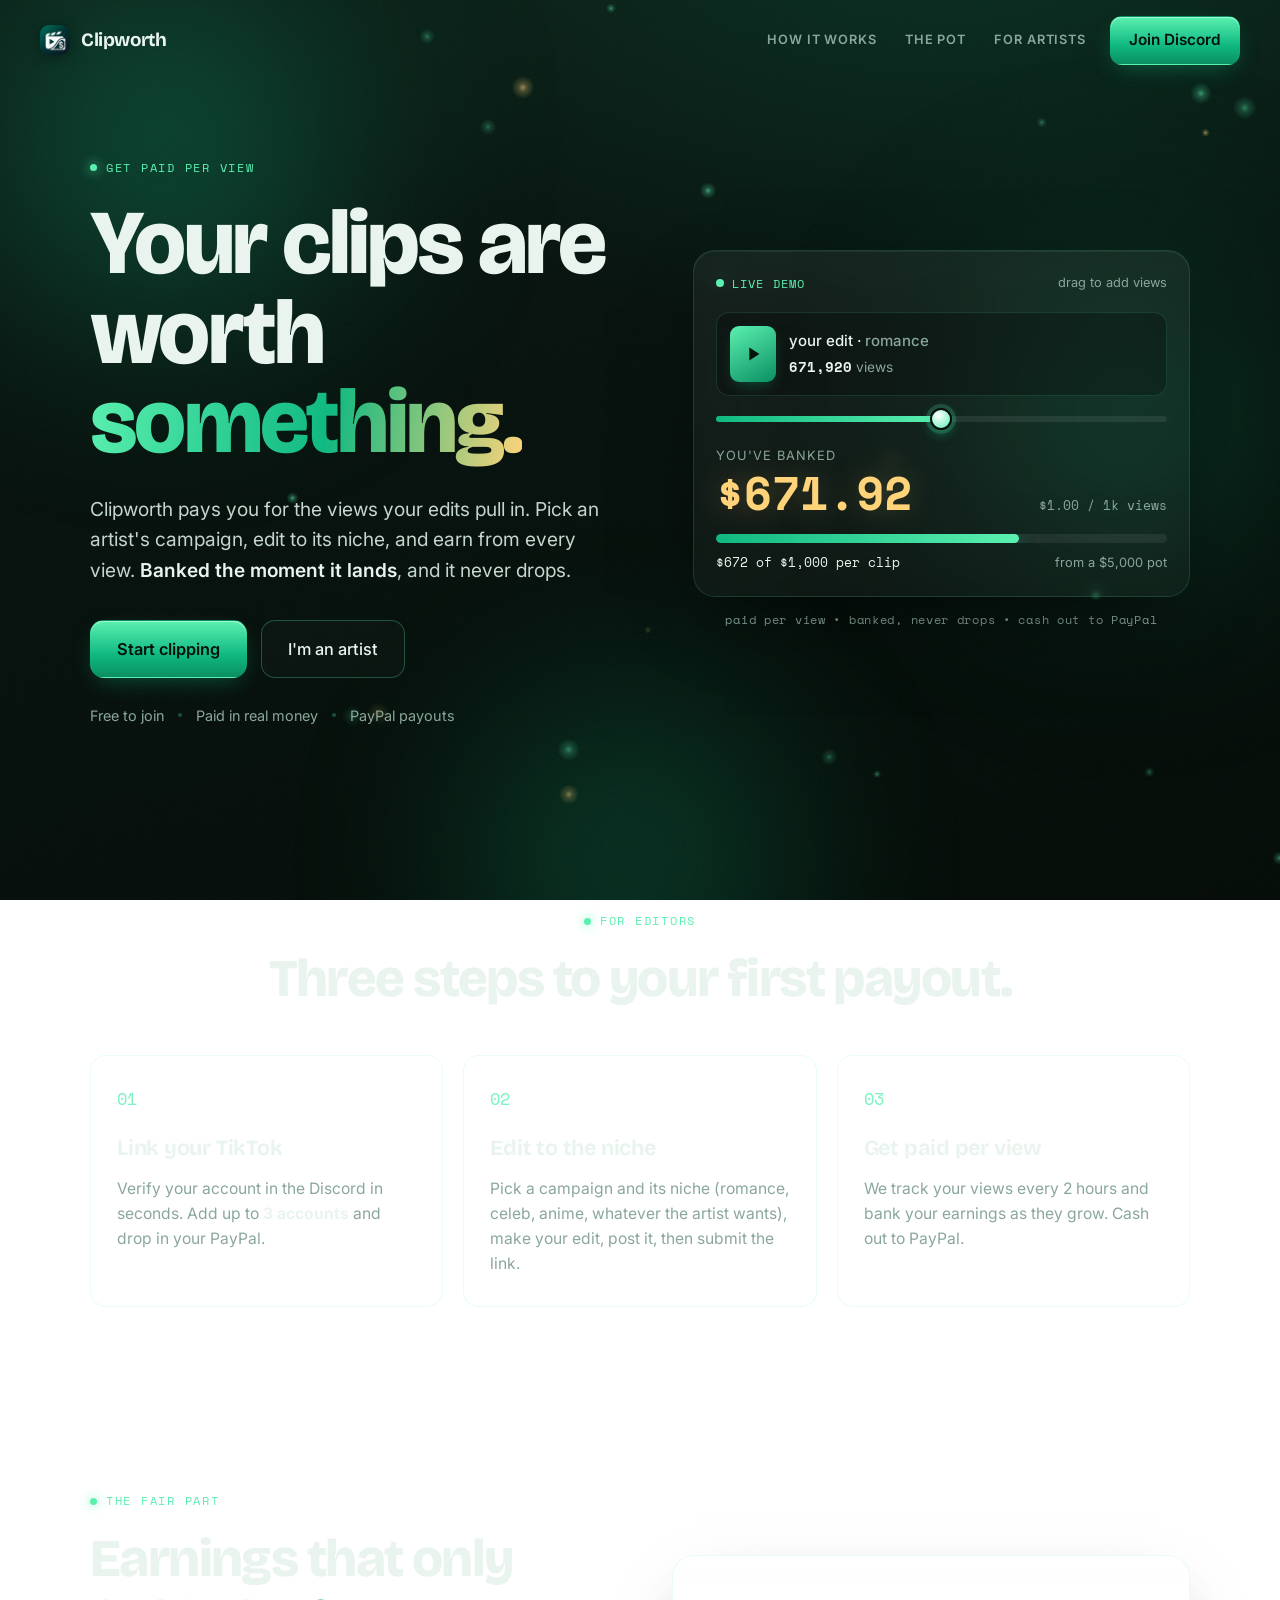
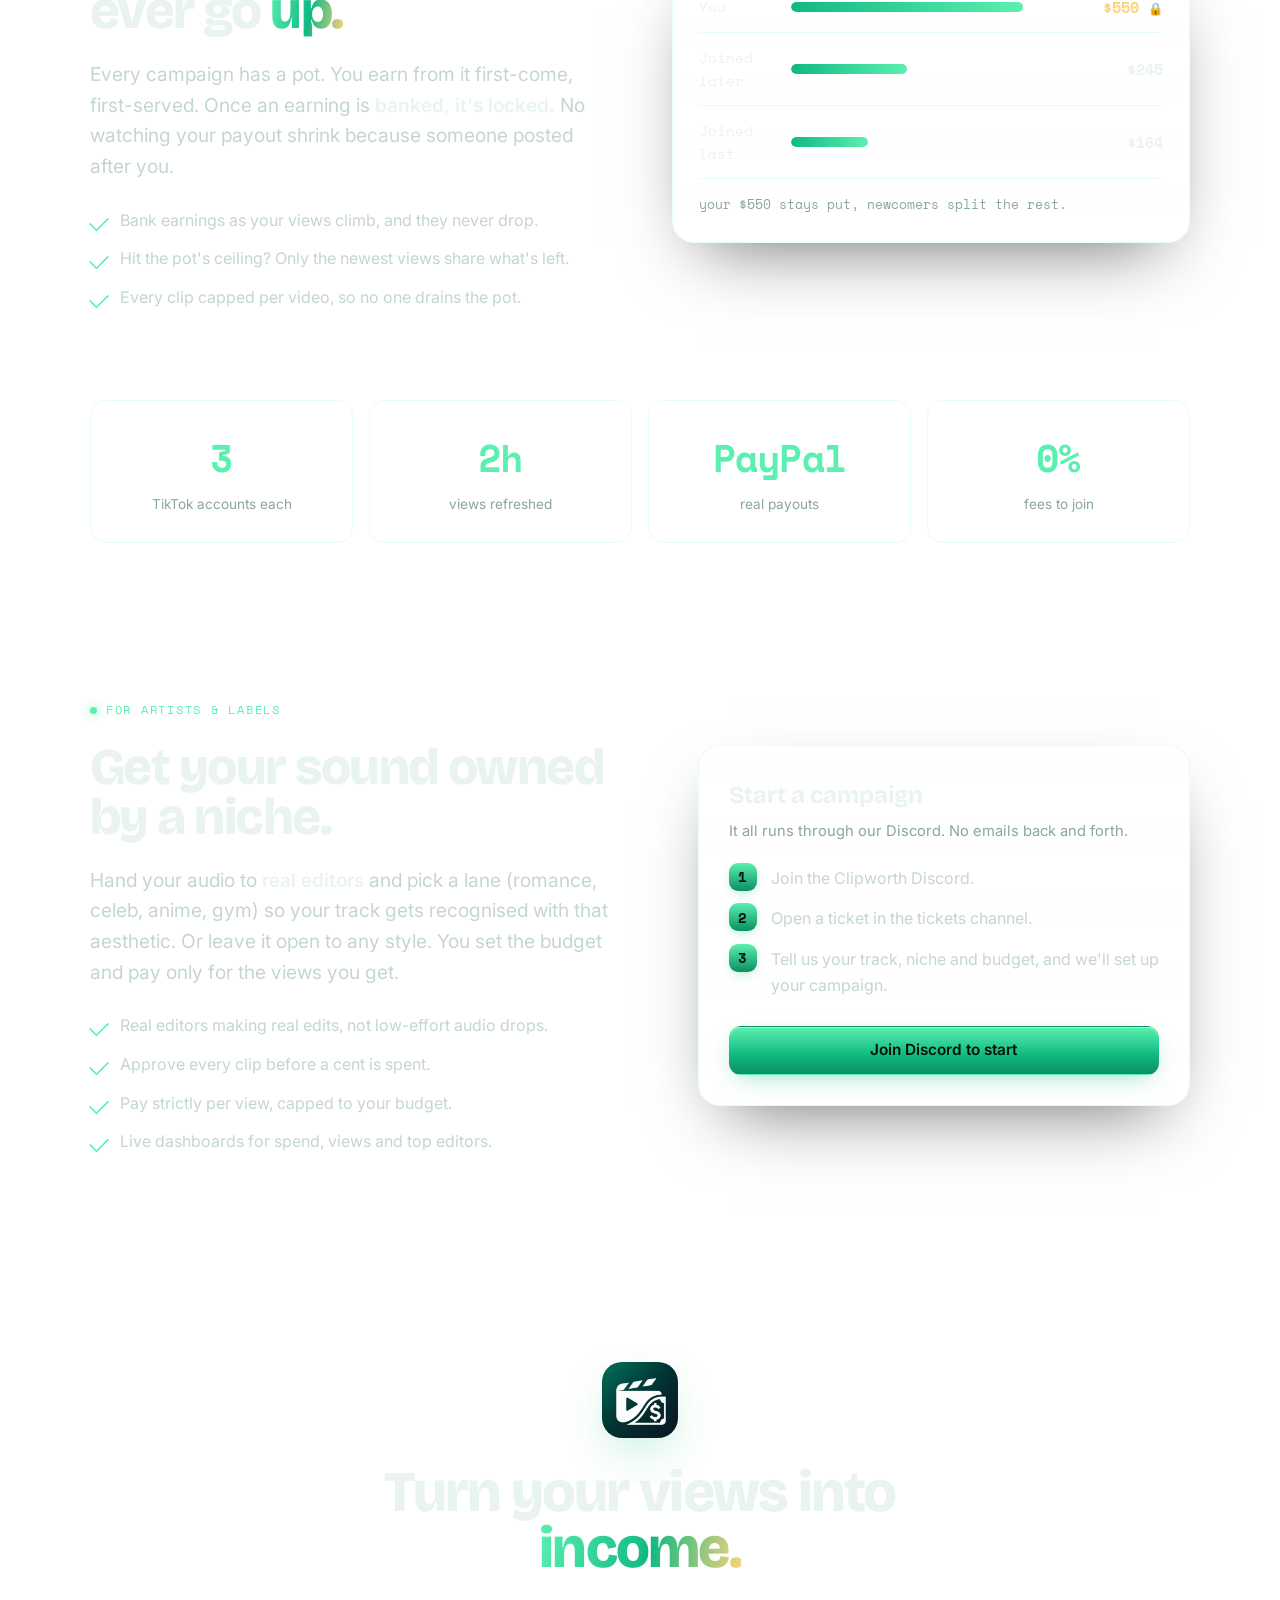
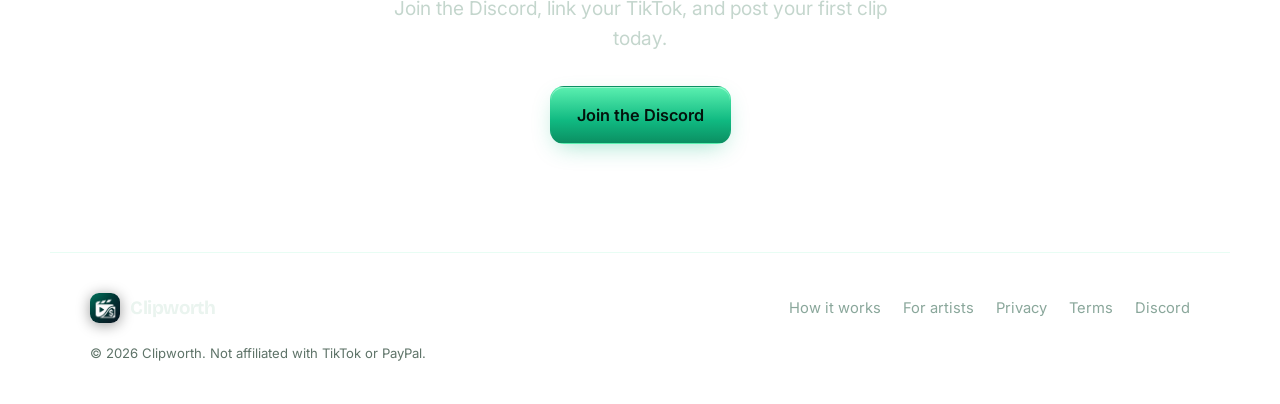
==== index.html @ a5ef3bae "Publish Clipworth marketing site" ====
<!DOCTYPE html>
<html lang="en">
<head>
  <meta charset="UTF-8" />
  <meta name="viewport" content="width=device-width, initial-scale=1.0" />
  <title>Clipworth | Get paid for the views</title>
  <meta name="description" content="Clipworth pays creators for the views their TikTok clips get. Post for the artists you love and earn from every view, banked the moment it lands." />

  <!-- Open Graph -->
  <meta property="og:title" content="Clipworth | Get paid for the views" />
  <meta property="og:description" content="Post TikTok clips for artists. Earn per view. Banked the moment it lands." />
  <meta property="og:type" content="website" />
  <meta property="og:image" content="assets/logo.png" />
  <meta name="theme-color" content="#06110D" />

  <link rel="icon" type="image/png" href="assets/logo.png" />

  <link rel="preconnect" href="https://fonts.googleapis.com" />
  <link rel="preconnect" href="https://fonts.gstatic.com" crossorigin />
  <link href="https://fonts.googleapis.com/css2?family=Bricolage+Grotesque:opsz,wght@12..96,500;12..96,600;12..96,700;12..96,800&family=Inter:wght@400;450;500;600&family=Space+Mono:wght@400;700&display=swap" rel="stylesheet" />

  <link rel="stylesheet" href="styles.css" />
</head>
<body>
  <!-- Ambient layers -->
  <div class="aurora" aria-hidden="true">
    <span class="blob blob-1"></span>
    <span class="blob blob-2"></span>
    <span class="blob blob-3"></span>
  </div>
  <canvas id="particles" aria-hidden="true"></canvas>
  <div class="grain" aria-hidden="true"></div>

  <!-- Nav -->
  <header class="nav" id="nav">
    <a class="brand" href="#top" aria-label="Clipworth home">
      <img src="assets/logo.png" alt="" class="brand-mark" />
      <span class="brand-name">Clipworth</span>
    </a>
    <nav class="nav-links" aria-label="Primary">
      <a href="#how">How It Works</a>
      <a href="#fairness">The Pot</a>
      <a href="#artists">For Artists</a>
    </nav>
    <div class="nav-cta">
      <a href="#" data-discord class="btn btn-solid">Join Discord</a>
    </div>
    <button class="nav-burger" id="burger" aria-label="Menu" aria-expanded="false">
      <span></span><span></span>
    </button>
  </header>

  <main id="top">
    <!-- Hero -->
    <section class="hero">
      <div class="hero-copy reveal">
        <span class="eyebrow"><span class="dot"></span>Get paid per view</span>
        <h1 class="display">Your clips are<br/>worth <span class="grad">something.</span></h1>
        <p class="lede">
          Clipworth pays you for the views your edits pull in. Pick an artist's
          campaign, edit to its niche, and earn from every view.
          <strong>Banked the moment it lands</strong>, and it never drops.
        </p>
        <div class="hero-actions">
          <a href="#" data-discord class="btn btn-solid btn-lg">Start clipping</a>
          <a href="#artists" class="btn btn-line btn-lg">I'm an artist</a>
        </div>
        <div class="hero-trust">
          <span>Free to join</span><i></i><span>Paid in real money</span><i></i><span>PayPal payouts</span>
        </div>
      </div>

      <!-- Signature: live earnings demo -->
      <div class="hero-demo reveal" data-tilt>
        <div class="demo" id="demo">
          <div class="demo-head">
            <span class="demo-live"><span class="pulse"></span>Live demo</span>
            <span class="demo-hint">drag to add views</span>
          </div>
          <div class="demo-clip">
            <div class="demo-thumb" aria-hidden="true">
              <svg viewBox="0 0 24 24" width="22" height="22"><path d="M8 5v14l11-7z" fill="currentColor"/></svg>
            </div>
            <div class="demo-clip-meta">
              <div class="demo-clip-title">your edit · <span class="muted">romance</span></div>
              <div class="demo-views"><span id="viewNum" class="mono">0</span> <span class="muted">views</span></div>
            </div>
          </div>
          <input type="range" id="viewSlider" class="slider" min="0" max="1500000" value="750000" step="1000" aria-label="Views on your clip" />
          <div class="demo-earn">
            <div>
              <div class="earn-label">You've banked</div>
              <div class="earn-amount mono">$<span id="earnNum">0</span></div>
            </div>
            <div class="earn-rate mono">$1.00 / 1k views</div>
          </div>
          <div class="pot">
            <div class="pot-track"><span id="potFill" class="pot-fill"></span></div>
            <div class="pot-label">
              <span id="potText" class="mono">$0 of $1,000 per clip</span>
              <span class="muted">from a $5,000 pot</span>
            </div>
          </div>
        </div>
        <div class="demo-foot mono">paid per view • banked, never drops • cash out to PayPal</div>
      </div>
    </section>

    <!-- How it works -->
    <section class="how" id="how">
      <div class="section-head reveal">
        <span class="eyebrow"><span class="dot"></span>For editors</span>
        <h2 class="display">Three steps to your first payout.</h2>
      </div>
      <ol class="steps">
        <li class="step reveal">
          <span class="step-no mono">01</span>
          <h3>Link your TikTok</h3>
          <p>Verify your account in the Discord in seconds. Add up to <strong>3 accounts</strong> and drop in your PayPal.</p>
        </li>
        <li class="step reveal">
          <span class="step-no mono">02</span>
          <h3>Edit to the niche</h3>
          <p>Pick a campaign and its niche (romance, celeb, anime, whatever the artist wants), make your edit, post it, then submit the link.</p>
        </li>
        <li class="step reveal">
          <span class="step-no mono">03</span>
          <h3>Get paid per view</h3>
          <p>We track your views every 2 hours and bank your earnings as they grow. Cash out to PayPal.</p>
        </li>
      </ol>
    </section>

    <!-- The pot / fairness -->
    <section class="fairness" id="fairness">
      <div class="fairness-copy reveal">
        <span class="eyebrow"><span class="dot"></span>The fair part</span>
        <h2 class="display">Earnings that only ever go <span class="grad">up.</span></h2>
        <p class="lede">
          Every campaign has a pot. You earn from it first-come, first-served.
          Once an earning is <strong>banked, it's locked.</strong> No watching
          your payout shrink because someone posted after you.
        </p>
        <ul class="ticks">
          <li>Bank earnings as your views climb, and they never drop.</li>
          <li>Hit the pot's ceiling? Only the newest views share what's left.</li>
          <li>Every clip capped per video, so no one drains the pot.</li>
        </ul>
      </div>
      <div class="fairness-card reveal" data-tilt>
        <div class="bank-row">
          <span class="bank-name mono">You</span>
          <span class="bank-bar"><span style="width:78%"></span></span>
          <span class="bank-val mono gold">$550 <span class="lock">🔒</span></span>
        </div>
        <div class="bank-row">
          <span class="bank-name mono">Joined later</span>
          <span class="bank-bar"><span style="width:36%"></span></span>
          <span class="bank-val mono">$245</span>
        </div>
        <div class="bank-row">
          <span class="bank-name mono">Joined last</span>
          <span class="bank-bar"><span style="width:24%"></span></span>
          <span class="bank-val mono">$164</span>
        </div>
        <div class="bank-foot mono">your $550 stays put, newcomers split the rest.</div>
      </div>
    </section>

    <!-- Facts band -->
    <section class="facts reveal">
      <div class="fact"><span class="fact-num mono">3</span><span class="fact-lbl">TikTok accounts each</span></div>
      <div class="fact"><span class="fact-num mono">2h</span><span class="fact-lbl">views refreshed</span></div>
      <div class="fact"><span class="fact-num mono">PayPal</span><span class="fact-lbl">real payouts</span></div>
      <div class="fact"><span class="fact-num mono">0%</span><span class="fact-lbl">fees to join</span></div>
    </section>

    <!-- For artists -->
    <section class="artists" id="artists">
      <div class="artists-inner reveal">
        <div class="artists-copy">
          <span class="eyebrow"><span class="dot"></span>For artists &amp; labels</span>
          <h2 class="display">Get your sound owned by a niche.</h2>
          <p class="lede">
            Hand your audio to <strong>real editors</strong> and pick a lane
            (romance, celeb, anime, gym) so your track gets recognised with that
            aesthetic. Or leave it open to any style. You set the budget and pay
            only for the views you get.
          </p>
          <ul class="ticks">
            <li>Real editors making real edits, not low-effort audio drops.</li>
            <li>Approve every clip before a cent is spent.</li>
            <li>Pay strictly per view, capped to your budget.</li>
            <li>Live dashboards for spend, views and top editors.</li>
          </ul>
        </div>
        <div class="enquiry">
          <h3>Start a campaign</h3>
          <p class="enquiry-sub">It all runs through our Discord. No emails back and forth.</p>
          <ol class="enquiry-steps">
            <li>Join the Clipworth Discord.</li>
            <li>Open a ticket in the tickets channel.</li>
            <li>Tell us your track, niche and budget, and we'll set up your campaign.</li>
          </ol>
          <a href="#" data-discord class="btn btn-solid btn-block">Join Discord to start</a>
        </div>
      </div>
    </section>

    <!-- Final CTA -->
    <section class="cta reveal">
      <img src="assets/logo.png" alt="" class="cta-mark" />
      <h2 class="display">Turn your views into <span class="grad">income.</span></h2>
      <p class="lede">Join the Discord, link your TikTok, and post your first clip today.</p>
      <a href="#" data-discord class="btn btn-solid btn-lg">Join the Discord</a>
    </section>
  </main>

  <footer class="footer">
    <div class="footer-brand">
      <img src="assets/logo.png" alt="" class="brand-mark" />
      <span class="brand-name">Clipworth</span>
    </div>
    <nav class="footer-links" aria-label="Footer">
      <a href="#how">How it works</a>
      <a href="#artists">For artists</a>
      <a href="privacy.html">Privacy</a>
      <a href="terms.html">Terms</a>
      <a href="#" data-discord>Discord</a>
    </nav>
    <p class="footer-fine">© <span id="year">2026</span> Clipworth. Not affiliated with TikTok or PayPal.</p>
  </footer>

  <script src="script.js"></script>
</body>
</html>
---- styles.css ----
/* ============================================================
   Clipworth landing page
   Palette and type pulled from the app logo (emerald to black)
   ============================================================ */
:root {
  --ink:      #06110d;
  --ink-2:    #081610;
  --panel:    rgba(255,255,255,.035);
  --panel-2:  rgba(255,255,255,.055);
  --hair:     rgba(91,240,176,.14);
  --hair-2:   rgba(91,240,176,.28);
  --emerald:  #10b981;
  --emerald-d:#0b8f62;
  --mint:     #5bf0b0;
  --gold:     #ffd37a;
  --cloud:    #eaf4ef;
  --muted:    #8aa79b;
  --glow:     rgba(16,185,129,.45);

  --maxw: 1180px;
  --r: 16px;
  --r-lg: 22px;

  --font-display: "Bricolage Grotesque", system-ui, sans-serif;
  --font-body: "Inter", system-ui, sans-serif;
  --font-mono: "Space Mono", ui-monospace, monospace;
}

* { box-sizing: border-box; margin: 0; padding: 0; }
html { scroll-behavior: smooth; -webkit-text-size-adjust: 100%; }

body {
  font-family: var(--font-body);
  color: var(--cloud);
  background:
    radial-gradient(1200px 700px at 75% -8%, rgba(16,185,129,.16), transparent 60%),
    linear-gradient(165deg, #0a1812 0%, #06110d 42%, #040b07 100%);
  background-attachment: fixed;
  line-height: 1.6;
  overflow-x: hidden;
  min-height: 100vh;
  -webkit-font-smoothing: antialiased;
}

img { max-width: 100%; display: block; }
a { color: inherit; text-decoration: none; }
.mono { font-family: var(--font-mono); font-variant-numeric: tabular-nums; }
.muted { color: var(--muted); }
.gold { color: var(--gold); }
.grad {
  background: linear-gradient(100deg, var(--mint), var(--emerald) 55%, var(--gold));
  -webkit-background-clip: text; background-clip: text; color: transparent;
}
.display { font-family: var(--font-display); font-weight: 800; letter-spacing: -.03em; line-height: .98; }

/* ---------- Ambient ---------- */
.aurora { position: fixed; inset: 0; z-index: -3; overflow: hidden; pointer-events: none; }
.blob { position: absolute; border-radius: 50%; filter: blur(90px); opacity: .5; will-change: transform; }
.blob-1 { width: 46vw; height: 46vw; left: -10vw; top: -12vw; background: radial-gradient(circle, #0f9d6e, transparent 65%); animation: drift1 22s ease-in-out infinite; }
.blob-2 { width: 40vw; height: 40vw; right: -8vw; top: 18vh;  background: radial-gradient(circle, #0a6a4a, transparent 65%); animation: drift2 26s ease-in-out infinite; }
.blob-3 { width: 38vw; height: 38vw; left: 30vw; bottom: -16vw; background: radial-gradient(circle, #12c98a, transparent 68%); opacity: .32; animation: drift1 30s ease-in-out infinite reverse; }
@keyframes drift1 { 0%,100%{ transform: translate(0,0);} 50%{ transform: translate(4vw,5vh);} }
@keyframes drift2 { 0%,100%{ transform: translate(0,0);} 50%{ transform: translate(-5vw,3vh);} }

#particles { position: fixed; inset: 0; z-index: -2; pointer-events: none; }
.grain {
  position: fixed; inset: 0; z-index: -1; pointer-events: none; opacity: .04;
  background-image: url("data:image/svg+xml,%3Csvg xmlns='http://www.w3.org/2000/svg' width='120' height='120'%3E%3Cfilter id='n'%3E%3CfeTurbulence type='fractalNoise' baseFrequency='.9' numOctaves='2'/%3E%3C/filter%3E%3Crect width='100%25' height='100%25' filter='url(%23n)'/%3E%3C/svg%3E");
}

/* ---------- Nav ---------- */
.nav {
  position: fixed; top: 0; left: 0; right: 0; z-index: 50;
  display: flex; align-items: center; gap: 24px;
  padding: 16px clamp(18px, 4vw, 40px);
  transition: background .3s, border-color .3s, padding .3s;
  border-bottom: 1px solid transparent;
}
.nav.scrolled {
  background: rgba(6,17,13,.94);
  border-bottom-color: var(--hair);
  padding-top: 12px; padding-bottom: 12px;
}
.brand { display: flex; align-items: center; gap: 11px; font-weight: 600; }
.brand-mark { width: 30px; height: 30px; border-radius: 9px; box-shadow: 0 2px 14px rgba(0,0,0,.4); }
.brand-name { font-family: var(--font-display); font-weight: 700; font-size: 1.18rem; letter-spacing: -.02em; }
.nav-links { display: flex; gap: 28px; margin-left: auto; color: var(--muted); }
.nav-links a { transition: color .2s; text-transform: uppercase; letter-spacing: .07em; font-size: .8rem; font-weight: 600; }
.nav-links a:hover { color: var(--cloud); }
.nav-cta { display: flex; gap: 10px; align-items: center; }

/* ---------- Buttons ---------- */
.btn {
  --pad: 11px 18px;
  display: inline-flex; align-items: center; justify-content: center; gap: 8px;
  padding: var(--pad); border-radius: 12px; border: 1px solid transparent;
  font-family: var(--font-body); font-weight: 500; font-size: .96rem;
  cursor: pointer; transition: transform .18s cubic-bezier(.2,.7,.2,1), box-shadow .25s, background .25s, border-color .25s, color .2s;
  white-space: nowrap;
}
.btn:active { transform: translateY(1px) scale(.99); }
.btn-solid {
  background: linear-gradient(180deg, var(--mint), var(--emerald) 60%, var(--emerald-d));
  color: #03130c; font-weight: 600;
  box-shadow: 0 8px 24px -8px var(--glow), inset 0 1px 0 rgba(255,255,255,.4);
}
.btn-solid:hover { transform: translateY(-2px); box-shadow: 0 14px 34px -8px var(--glow), inset 0 1px 0 rgba(255,255,255,.5); }
.btn-line { border-color: var(--hair-2); color: var(--cloud); background: rgba(255,255,255,.02); }
.btn-line:hover { border-color: var(--mint); background: rgba(91,240,176,.08); transform: translateY(-2px); }
.btn-ghost { color: var(--muted); }
.btn-ghost:hover { color: var(--cloud); }
.btn-lg { --pad: 15px 26px; font-size: 1.02rem; border-radius: 14px; }
.btn-block { width: 100%; }

.eyebrow {
  display: inline-flex; align-items: center; gap: 9px;
  font-family: var(--font-mono); font-size: .78rem; letter-spacing: .14em; text-transform: uppercase;
  color: var(--mint); margin-bottom: 22px;
}
.eyebrow .dot { width: 7px; height: 7px; border-radius: 50%; background: var(--mint); box-shadow: 0 0 12px var(--mint); }

/* ---------- Hero ---------- */
.hero {
  max-width: var(--maxw); margin: 0 auto;
  padding: clamp(120px, 17vh, 200px) clamp(18px,4vw,40px) clamp(60px,9vh,110px);
  display: grid; grid-template-columns: 1.04fr .96fr; gap: clamp(30px,5vw,70px); align-items: center;
}
.hero h1 { font-size: clamp(2.9rem, 7.2vw, 5.7rem); margin-bottom: 26px; }
.lede { font-size: clamp(1.04rem, 1.5vw, 1.22rem); color: #c4d6cd; max-width: 44ch; }
.lede strong { color: var(--cloud); font-weight: 600; }
.hero-actions { display: flex; gap: 14px; margin: 34px 0 26px; flex-wrap: wrap; }
.hero-trust { display: flex; align-items: center; gap: 14px; color: var(--muted); font-size: .9rem; flex-wrap: wrap; }
.hero-trust i { width: 4px; height: 4px; border-radius: 50%; background: var(--hair-2); }

/* ---------- Hero demo (signature) ---------- */
.hero-demo { perspective: 1200px; }
.demo {
  background: linear-gradient(180deg, var(--panel-2), var(--panel));
  border: 1px solid var(--hair); border-radius: var(--r-lg);
  padding: 22px; backdrop-filter: blur(8px);
  box-shadow: 0 30px 80px -30px rgba(0,0,0,.7), inset 0 1px 0 rgba(255,255,255,.06);
  transform-style: preserve-3d; transition: transform .25s ease;
}
.demo-head { display: flex; justify-content: space-between; align-items: center; margin-bottom: 18px; }
.demo-live { display: inline-flex; align-items: center; gap: 8px; font-family: var(--font-mono); font-size: .76rem; letter-spacing: .1em; text-transform: uppercase; color: var(--mint); }
.pulse { width: 8px; height: 8px; border-radius: 50%; background: var(--mint); box-shadow: 0 0 0 0 var(--glow); animation: pulse 2s infinite; }
@keyframes pulse { 0%{ box-shadow: 0 0 0 0 rgba(91,240,176,.55);} 70%{ box-shadow: 0 0 0 10px rgba(91,240,176,0);} 100%{ box-shadow: 0 0 0 0 rgba(91,240,176,0);} }
.demo-hint { font-size: .8rem; color: var(--muted); }
.demo-clip { display: flex; align-items: center; gap: 13px; padding: 13px; border-radius: 13px; background: rgba(0,0,0,.25); border: 1px solid var(--hair); }
.demo-thumb { width: 46px; height: 56px; flex: none; border-radius: 9px; display: grid; place-items: center; color: #04130c;
  background: linear-gradient(150deg, var(--mint), var(--emerald-d)); box-shadow: 0 6px 16px -6px var(--glow); }
.demo-clip-title { font-size: .94rem; font-weight: 500; }
.demo-views { font-size: .86rem; margin-top: 3px; }
.demo-views .mono { color: var(--cloud); font-weight: 700; }

.slider { -webkit-appearance: none; appearance: none; width: 100%; height: 6px; margin: 20px 0 8px; border-radius: 99px;
  background: linear-gradient(90deg, var(--emerald), var(--mint)) no-repeat, rgba(255,255,255,.08);
  background-size: 55% 100%; cursor: pointer; }
.slider::-webkit-slider-thumb { -webkit-appearance: none; width: 22px; height: 22px; border-radius: 50%; cursor: grab;
  background: radial-gradient(circle at 35% 30%, #fff, var(--mint)); border: 2px solid #06110d; box-shadow: 0 0 0 4px rgba(91,240,176,.18), 0 4px 12px var(--glow); }
.slider::-webkit-slider-thumb:active { cursor: grabbing; }
.slider::-moz-range-thumb { width: 20px; height: 20px; border-radius: 50%; background: var(--mint); border: 2px solid #06110d; box-shadow: 0 0 0 4px rgba(91,240,176,.18); }

.demo-earn { display: flex; align-items: flex-end; justify-content: space-between; margin: 16px 0 18px; }
.earn-label { font-size: .8rem; color: var(--muted); text-transform: uppercase; letter-spacing: .08em; }
.earn-amount { font-size: clamp(2.2rem, 5vw, 2.9rem); font-weight: 700; color: var(--gold); line-height: 1; margin-top: 4px; text-shadow: 0 0 30px rgba(255,211,122,.25); }
.earn-rate { font-size: .82rem; color: var(--muted); }
.pot-track { height: 9px; border-radius: 99px; background: rgba(255,255,255,.07); overflow: hidden; }
.pot-fill { display: block; height: 100%; width: 55%; border-radius: 99px; background: linear-gradient(90deg, var(--emerald), var(--mint)); box-shadow: 0 0 16px var(--glow); transition: width .35s cubic-bezier(.2,.7,.2,1); }
.pot-label { display: flex; justify-content: space-between; gap: 10px; margin-top: 10px; font-size: .8rem; }
.demo-foot { text-align: center; margin-top: 14px; font-size: .74rem; color: var(--muted); letter-spacing: .06em; }

/* ---------- Section scaffolding ---------- */
section { position: relative; }
.section-head { max-width: var(--maxw); margin: 0 auto 50px; padding: 0 clamp(18px,4vw,40px); text-align: center; }
.section-head h2 { font-size: clamp(2rem, 4.4vw, 3.3rem); }

/* How it works */
.how { padding: clamp(70px,11vh,130px) 0; }
.steps { list-style: none; max-width: var(--maxw); margin: 0 auto; padding: 0 clamp(18px,4vw,40px);
  display: grid; grid-template-columns: repeat(3,1fr); gap: 20px; }
.step { background: var(--panel); border: 1px solid var(--hair); border-radius: var(--r); padding: 30px 26px; transition: transform .3s, border-color .3s, background .3s; }
.step:hover { transform: translateY(-5px); border-color: var(--hair-2); background: var(--panel-2); }
.step-no { display: block; font-size: 1.05rem; color: var(--mint); margin-bottom: 18px; opacity: .8; }
.step h3 { font-family: var(--font-display); font-weight: 700; font-size: 1.35rem; margin-bottom: 10px; letter-spacing: -.01em; }
.step p { color: var(--muted); font-size: .98rem; }
.step p strong { color: var(--cloud); }

/* Fairness */
.fairness { max-width: var(--maxw); margin: 0 auto; padding: clamp(60px,9vh,110px) clamp(18px,4vw,40px);
  display: grid; grid-template-columns: 1fr 1fr; gap: clamp(34px,5vw,72px); align-items: center; }
.fairness h2 { font-size: clamp(2rem, 4.4vw, 3.3rem); margin-bottom: 22px; }
.ticks { list-style: none; margin-top: 26px; display: grid; gap: 13px; }
.ticks li { position: relative; padding-left: 30px; color: #c4d6cd; }
.ticks li::before { content: ""; position: absolute; left: 0; top: .5em; width: 16px; height: 9px; border-left: 2px solid var(--mint); border-bottom: 2px solid var(--mint); transform: rotate(-45deg); border-radius: 1px; }
.fairness-card { background: linear-gradient(180deg, var(--panel-2), var(--panel)); border: 1px solid var(--hair); border-radius: var(--r-lg); padding: 26px; box-shadow: 0 30px 70px -30px rgba(0,0,0,.6); transform-style: preserve-3d; }
.bank-row { display: grid; grid-template-columns: 78px 1fr auto; align-items: center; gap: 14px; padding: 13px 0; border-bottom: 1px solid var(--hair); }
.bank-row:last-of-type { border-bottom: none; }
.bank-name { font-size: .9rem; color: var(--cloud); }
.bank-bar { height: 10px; border-radius: 99px; background: rgba(255,255,255,.06); overflow: hidden; }
.bank-bar span { display: block; height: 100%; background: linear-gradient(90deg, var(--emerald), var(--mint)); border-radius: 99px; }
.bank-val { font-size: .95rem; font-weight: 700; white-space: nowrap; }
.bank-val .lock { font-size: .8em; }
.bank-foot { margin-top: 16px; font-size: .8rem; color: var(--muted); }

/* Facts */
.facts { max-width: var(--maxw); margin: 0 auto; padding: 8px clamp(18px,4vw,40px) clamp(40px,6vh,70px);
  display: grid; grid-template-columns: repeat(4,1fr); gap: 16px; }
.fact { text-align: center; padding: 26px 14px; border: 1px solid var(--hair); border-radius: var(--r); background: var(--panel); }
.fact-num { display: block; font-size: clamp(1.8rem,3.4vw,2.4rem); font-weight: 700; color: var(--mint); letter-spacing: -.02em; }
.fact-lbl { font-size: .85rem; color: var(--muted); margin-top: 6px; display: block; }

/* Artists */
.artists { padding: clamp(70px,11vh,130px) 0; }
.artists-inner { max-width: var(--maxw); margin: 0 auto; padding: 0 clamp(18px,4vw,40px);
  display: grid; grid-template-columns: 1.05fr .95fr; gap: clamp(34px,5vw,64px); align-items: center; }
.artists h2 { font-size: clamp(2rem,4.4vw,3.2rem); margin-bottom: 22px; }
.enquiry { background: linear-gradient(180deg, var(--panel-2), var(--panel)); border: 1px solid var(--hair); border-radius: var(--r-lg); padding: 30px; box-shadow: 0 30px 70px -30px rgba(0,0,0,.6); }
.enquiry h3 { font-family: var(--font-display); font-weight: 700; font-size: 1.5rem; }
.enquiry-sub { color: var(--muted); font-size: .92rem; margin: 6px 0 22px; }
.enquiry-steps { list-style: none; counter-reset: s; margin: 6px 0 22px; display: grid; gap: 15px; }
.enquiry-steps li { counter-increment: s; position: relative; padding-left: 42px; color: #c4d6cd; }
.enquiry-steps li::before { content: counter(s); position: absolute; left: 0; top: -3px; width: 28px; height: 28px; border-radius: 9px; display: grid; place-items: center; font-family: var(--font-mono); font-weight: 700; font-size: .9rem; color: #03130c; background: linear-gradient(180deg, var(--mint), var(--emerald-d)); box-shadow: 0 4px 12px -4px var(--glow); }
.enquiry label { display: block; font-size: .85rem; color: var(--muted); margin-bottom: 14px; }
.enquiry input, .enquiry textarea {
  width: 100%; margin-top: 7px; padding: 12px 14px; border-radius: 11px; resize: vertical;
  background: rgba(0,0,0,.28); border: 1px solid var(--hair); color: var(--cloud);
  font-family: var(--font-body); font-size: .96rem; transition: border-color .2s, box-shadow .2s;
}
.enquiry input::placeholder, .enquiry textarea::placeholder { color: #5e7368; }
.enquiry input:focus, .enquiry textarea:focus { outline: none; border-color: var(--mint); box-shadow: 0 0 0 3px rgba(91,240,176,.15); }
.enquiry .btn { margin-top: 6px; }
.enquiry-alt { font-size: .85rem; color: var(--muted); margin-top: 14px; text-align: center; }
.enquiry-alt a { color: var(--mint); border-bottom: 1px solid transparent; }
.enquiry-alt a:hover { border-bottom-color: var(--mint); }

/* CTA */
.cta { text-align: center; max-width: 720px; margin: 0 auto; padding: clamp(70px,12vh,140px) clamp(18px,4vw,40px); }
.cta-mark { width: 76px; height: 76px; border-radius: 20px; margin: 0 auto 26px; box-shadow: 0 18px 50px -16px var(--glow); }
.cta h2 { font-size: clamp(2.2rem,5.4vw,3.6rem); margin-bottom: 16px; }
.cta .lede { margin: 0 auto 32px; }
.cta .btn { }

/* Footer */
.footer { border-top: 1px solid var(--hair); max-width: var(--maxw); margin: 0 auto; padding: 40px clamp(18px,4vw,40px);
  display: flex; align-items: center; gap: 20px; flex-wrap: wrap; }
.footer-brand { display: flex; align-items: center; gap: 10px; }
.footer-links { display: flex; gap: 22px; margin-left: auto; color: var(--muted); font-size: .92rem; flex-wrap: wrap; }
.footer-links a { transition: color .2s; }
.footer-links a:hover { color: var(--cloud); }
.footer-fine { width: 100%; color: #5e7368; font-size: .82rem; }

/* ---------- Reveal ---------- */
.reveal { opacity: 0; transform: translateY(26px); transition: opacity .8s cubic-bezier(.2,.7,.2,1), transform .8s cubic-bezier(.2,.7,.2,1); }
.reveal.is-visible { opacity: 1; transform: none; }

/* ---------- Mobile menu ---------- */
.nav-burger { display: none; flex-direction: column; gap: 5px; background: none; border: none; cursor: pointer; padding: 8px; margin-left: auto; }
.nav-burger span { width: 22px; height: 2px; background: var(--cloud); border-radius: 2px; transition: .3s; }
.nav-burger[aria-expanded="true"] span:first-child { transform: translateY(3.5px) rotate(45deg); }
.nav-burger[aria-expanded="true"] span:last-child { transform: translateY(-3.5px) rotate(-45deg); }

/* ---------- Responsive ---------- */
@media (max-width: 900px) {
  .hero { grid-template-columns: 1fr; padding-top: 130px; }
  .hero-demo { max-width: 460px; }
  .fairness, .artists-inner { grid-template-columns: 1fr; }
  .fairness-card, .enquiry { order: 2; }
  .steps { grid-template-columns: 1fr; }
  .facts { grid-template-columns: repeat(2,1fr); }
}
@media (max-width: 720px) {
  .nav-links, .nav-cta { display: none; }
  .nav-burger { display: flex; }
  .nav.open { flex-wrap: wrap; background: rgba(6,17,13,.96); backdrop-filter: blur(16px); border-bottom-color: var(--hair); }
  .nav.open .nav-links { display: flex; flex-direction: column; gap: 16px; width: 100%; order: 3; margin: 10px 0 6px; }
  .nav.open .nav-cta { display: flex; width: 100%; order: 4; }
  .nav.open .nav-cta .btn { flex: 1; }
}

/* ---------- Legal pages ---------- */
.legal-nav { position: sticky; top: 0; z-index: 50; display: flex; align-items: center; gap: 11px;
  padding: 15px clamp(18px,4vw,40px); background: rgba(6,17,13,.72); backdrop-filter: blur(16px) saturate(140%);
  -webkit-backdrop-filter: blur(16px); border-bottom: 1px solid var(--hair); }
.legal-nav .brand-name { font-size: 1.1rem; }
.legal-nav .back { margin-left: auto; color: var(--muted); font-size: .92rem; transition: color .2s; }
.legal-nav .back:hover { color: var(--cloud); }
.legal { max-width: 760px; margin: 0 auto; padding: clamp(40px,7vh,78px) clamp(18px,5vw,28px) 90px; }
.legal h1 { font-family: var(--font-display); font-weight: 800; font-size: clamp(2.1rem,6vw,3.1rem); letter-spacing: -.03em; margin-bottom: 8px; }
.legal .updated { color: var(--muted); font-family: var(--font-mono); font-size: .82rem; margin-bottom: 38px; }
.legal h2 { font-family: var(--font-display); font-weight: 700; font-size: 1.38rem; margin: 36px 0 12px; letter-spacing: -.01em; }
.legal p, .legal li { color: #c4d6cd; }
.legal p { margin-bottom: 12px; }
.legal ul { padding-left: 22px; margin-bottom: 14px; }
.legal li { margin-bottom: 8px; }
.legal a { color: var(--mint); border-bottom: 1px solid transparent; }
.legal a:hover { border-bottom-color: var(--mint); }
.legal strong { color: var(--cloud); font-weight: 600; }
.legal .note { margin-top: 42px; padding: 16px 18px; border: 1px solid var(--hair); border-radius: var(--r); background: var(--panel); color: var(--muted); font-size: .9rem; }

/* ---------- Accessibility ---------- */
:focus-visible { outline: 2px solid var(--mint); outline-offset: 3px; border-radius: 6px; }
@media (prefers-reduced-motion: reduce) {
  *, *::before, *::after { animation-duration: .001ms !important; animation-iteration-count: 1 !important; transition-duration: .001ms !important; scroll-behavior: auto !important; }
  .reveal { opacity: 1; transform: none; }
  #particles, .blob { display: none; }
}
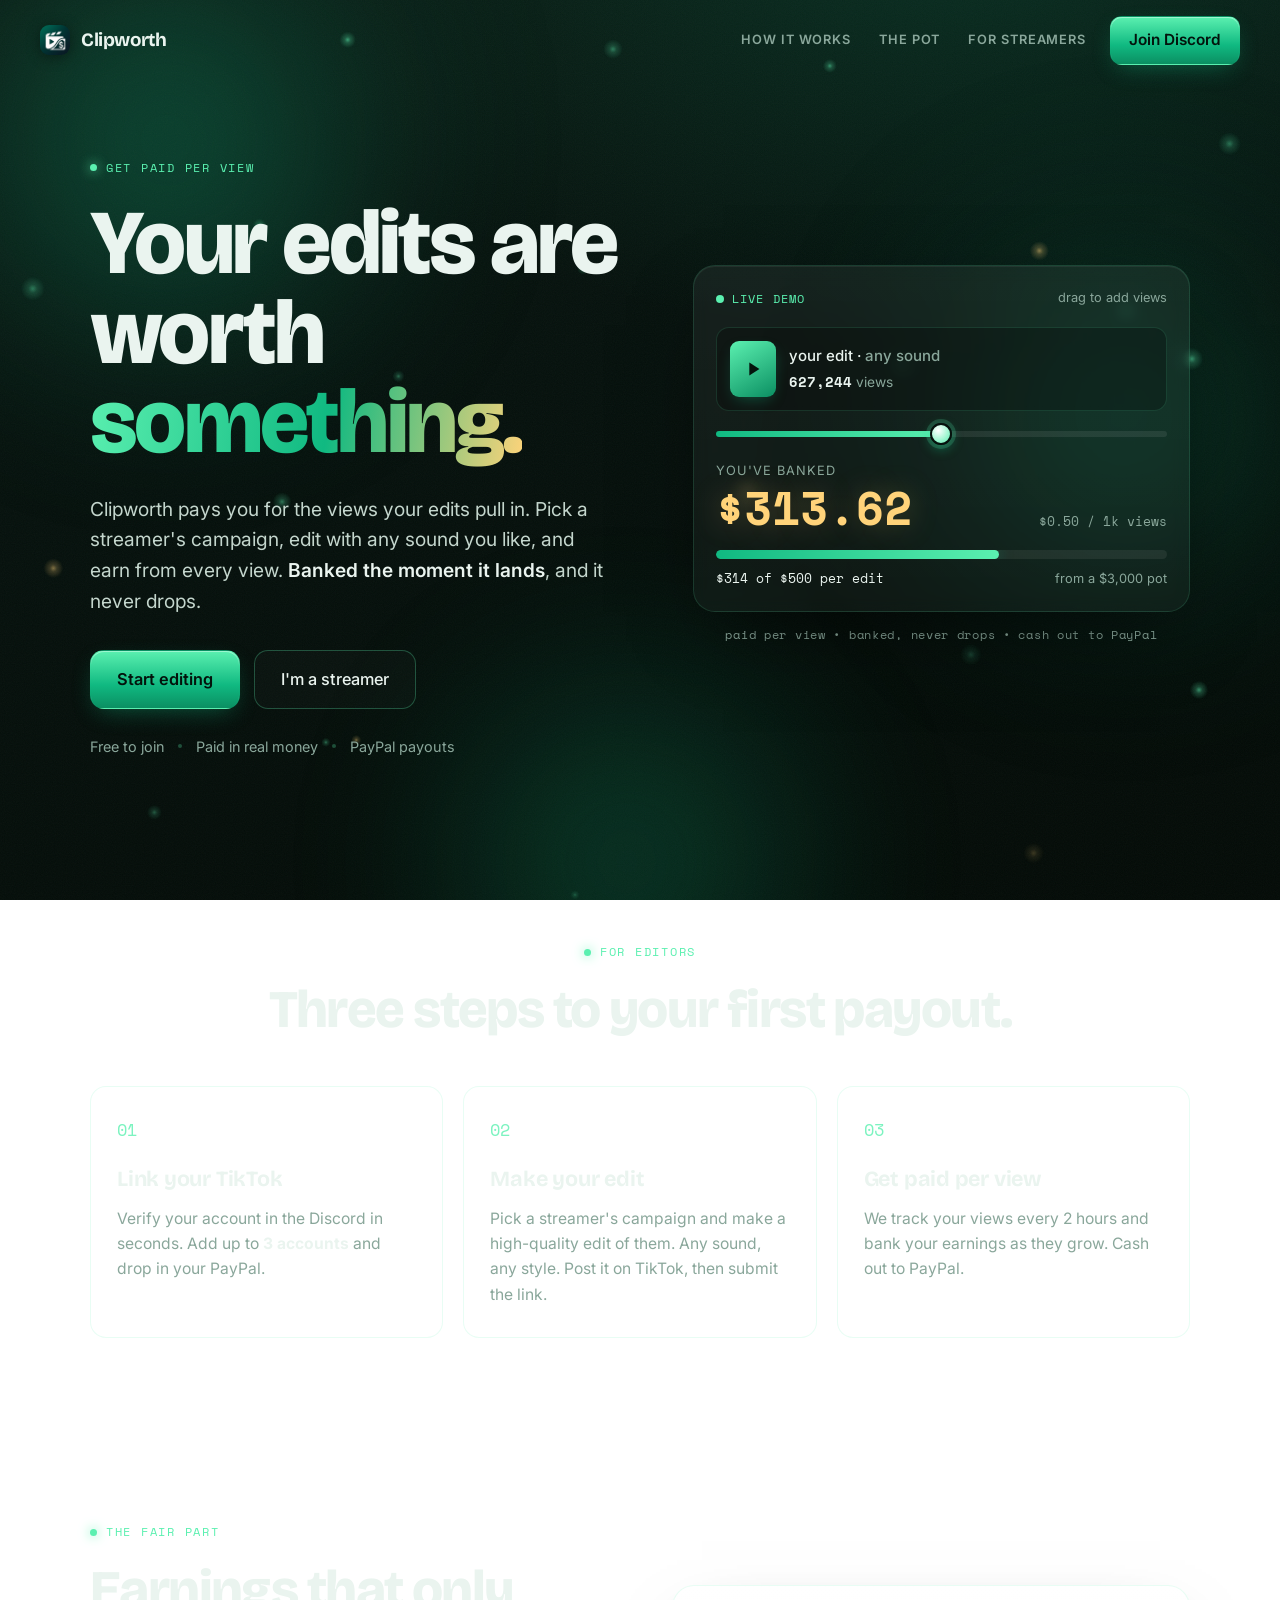
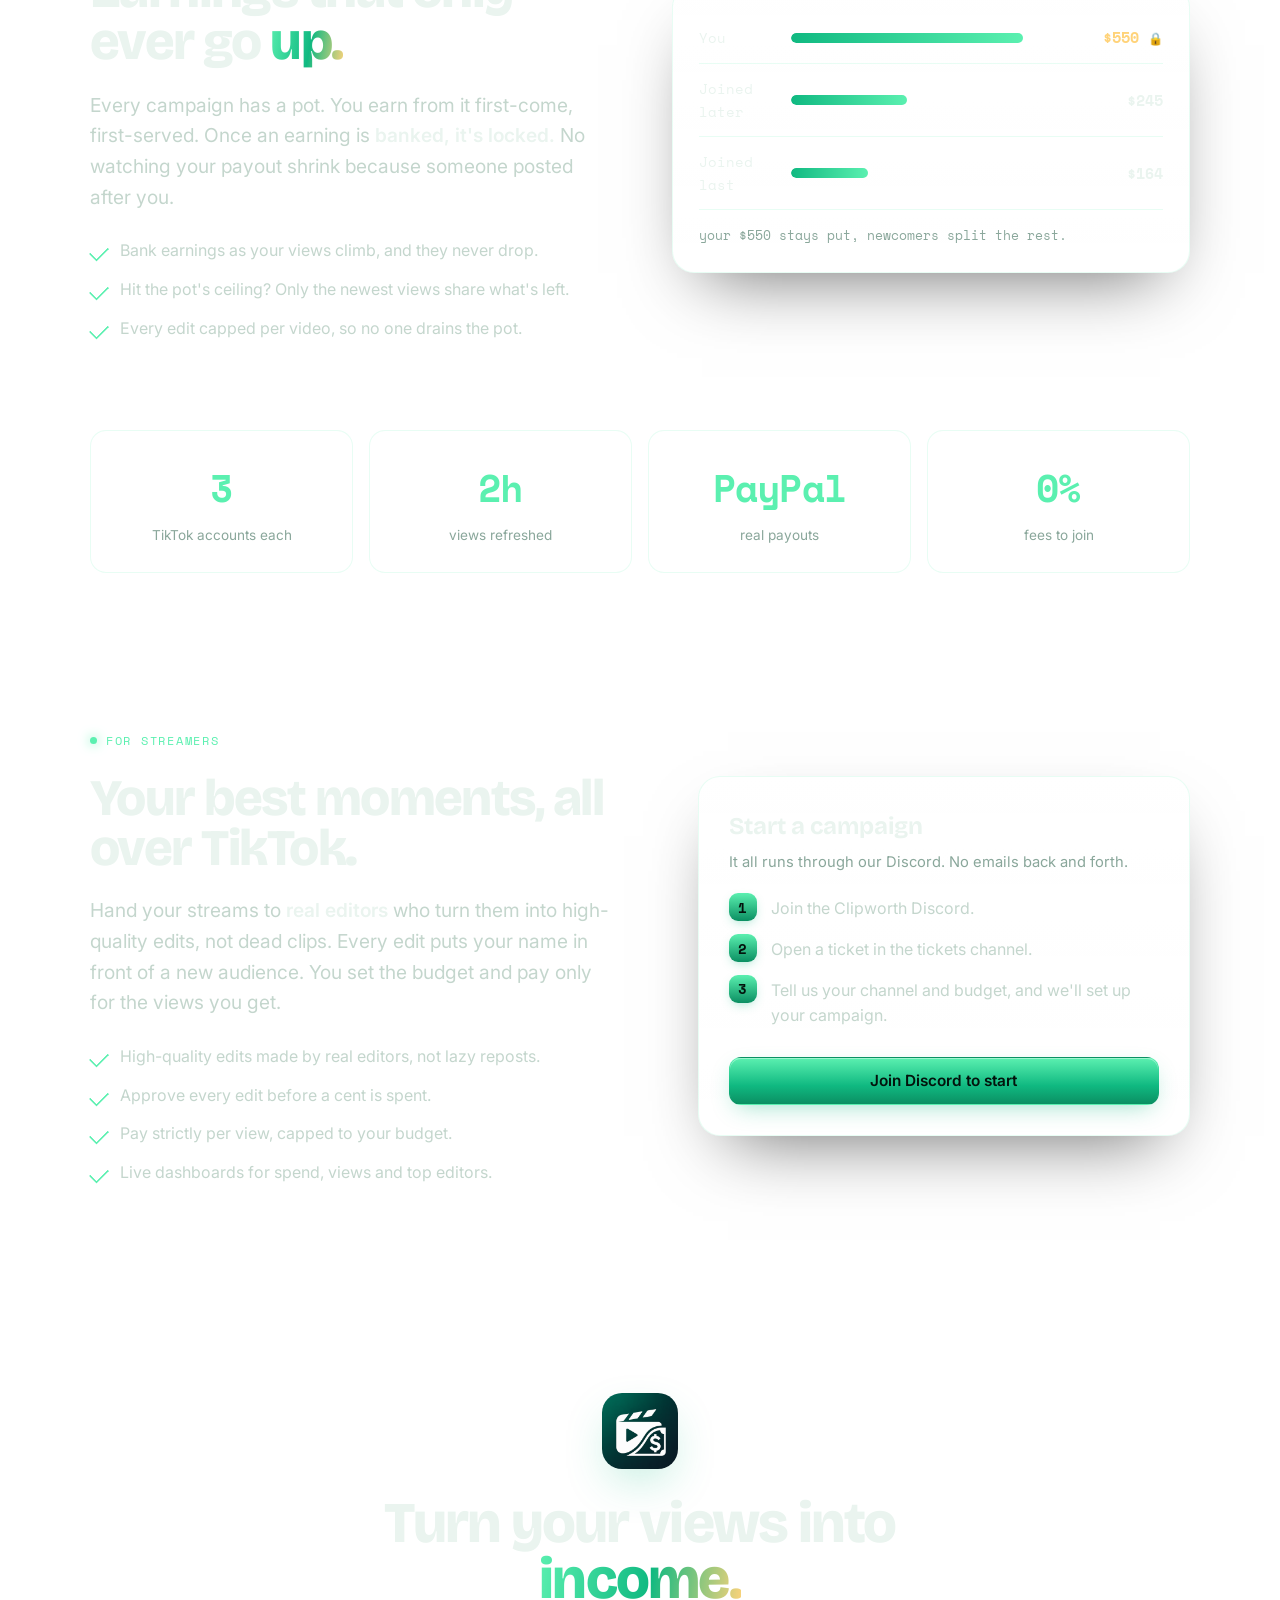
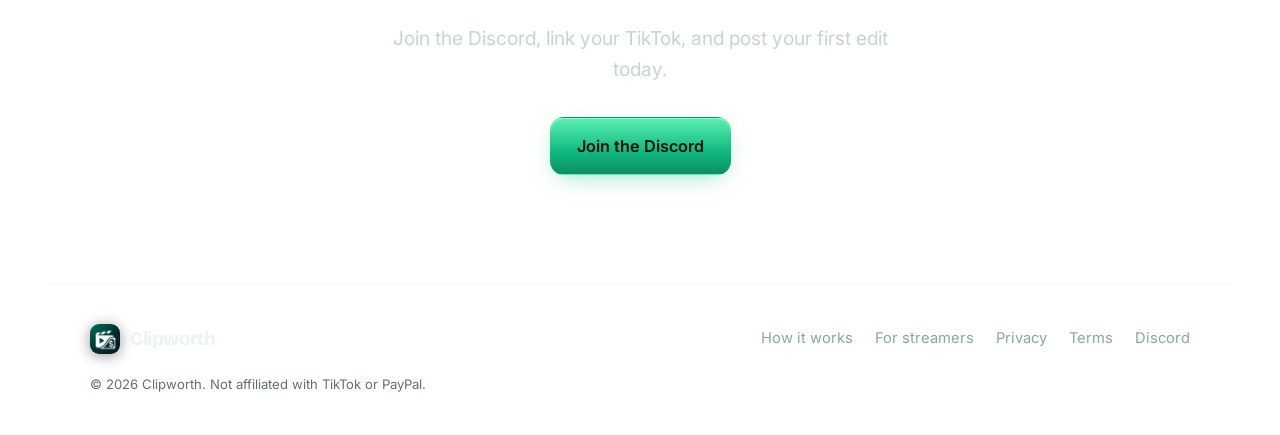
==== commit c59015ae: "Streamer pivot: edits of streamers, any sound, updated rates" ====
--- a/index.html
+++ b/index.html
@@ -4,11 +4,11 @@
   <meta charset="UTF-8" />
   <meta name="viewport" content="width=device-width, initial-scale=1.0" />
   <title>Clipworth | Get paid for the views</title>
-  <meta name="description" content="Clipworth pays creators for the views their TikTok clips get. Post for the artists you love and earn from every view, banked the moment it lands." />
+  <meta name="description" content="Clipworth pays editors for the views their TikTok edits get. Make high-quality edits of streamers, use any sound, and earn from every view, banked the moment it lands." />
 
   <!-- Open Graph -->
   <meta property="og:title" content="Clipworth | Get paid for the views" />
-  <meta property="og:description" content="Post TikTok clips for artists. Earn per view. Banked the moment it lands." />
+  <meta property="og:description" content="Make TikTok edits of streamers. Any sound. Earn per view, banked the moment it lands." />
   <meta property="og:type" content="website" />
   <meta property="og:image" content="assets/logo.png" />
   <meta name="theme-color" content="#06110D" />
@@ -40,7 +40,7 @@
     <nav class="nav-links" aria-label="Primary">
       <a href="#how">How It Works</a>
       <a href="#fairness">The Pot</a>
-      <a href="#artists">For Artists</a>
+      <a href="#streamers">For Streamers</a>
     </nav>
     <div class="nav-cta">
       <a href="#" data-discord class="btn btn-solid">Join Discord</a>
@@ -55,15 +55,15 @@
     <section class="hero">
       <div class="hero-copy reveal">
         <span class="eyebrow"><span class="dot"></span>Get paid per view</span>
-        <h1 class="display">Your clips are<br/>worth <span class="grad">something.</span></h1>
+        <h1 class="display">Your edits are<br/>worth <span class="grad">something.</span></h1>
         <p class="lede">
-          Clipworth pays you for the views your edits pull in. Pick an artist's
-          campaign, edit to its niche, and earn from every view.
+          Clipworth pays you for the views your edits pull in. Pick a streamer's
+          campaign, edit with any sound you like, and earn from every view.
           <strong>Banked the moment it lands</strong>, and it never drops.
         </p>
         <div class="hero-actions">
-          <a href="#" data-discord class="btn btn-solid btn-lg">Start clipping</a>
-          <a href="#artists" class="btn btn-line btn-lg">I'm an artist</a>
+          <a href="#" data-discord class="btn btn-solid btn-lg">Start editing</a>
+          <a href="#streamers" class="btn btn-line btn-lg">I'm a streamer</a>
         </div>
         <div class="hero-trust">
           <span>Free to join</span><i></i><span>Paid in real money</span><i></i><span>PayPal payouts</span>
@@ -82,23 +82,23 @@
               <svg viewBox="0 0 24 24" width="22" height="22"><path d="M8 5v14l11-7z" fill="currentColor"/></svg>
             </div>
             <div class="demo-clip-meta">
-              <div class="demo-clip-title">your edit · <span class="muted">romance</span></div>
+              <div class="demo-clip-title">your edit · <span class="muted">any sound</span></div>
               <div class="demo-views"><span id="viewNum" class="mono">0</span> <span class="muted">views</span></div>
             </div>
           </div>
-          <input type="range" id="viewSlider" class="slider" min="0" max="1500000" value="750000" step="1000" aria-label="Views on your clip" />
+          <input type="range" id="viewSlider" class="slider" min="0" max="1500000" value="750000" step="1000" aria-label="Views on your edit" />
           <div class="demo-earn">
             <div>
               <div class="earn-label">You've banked</div>
               <div class="earn-amount mono">$<span id="earnNum">0</span></div>
             </div>
-            <div class="earn-rate mono">$1.00 / 1k views</div>
+            <div class="earn-rate mono">$0.50 / 1k views</div>
           </div>
           <div class="pot">
             <div class="pot-track"><span id="potFill" class="pot-fill"></span></div>
             <div class="pot-label">
-              <span id="potText" class="mono">$0 of $1,000 per clip</span>
-              <span class="muted">from a $5,000 pot</span>
+              <span id="potText" class="mono">$0 of $500 per edit</span>
+              <span class="muted">from a $3,000 pot</span>
             </div>
           </div>
         </div>
@@ -120,8 +120,8 @@
         </li>
         <li class="step reveal">
           <span class="step-no mono">02</span>
-          <h3>Edit to the niche</h3>
-          <p>Pick a campaign and its niche (romance, celeb, anime, whatever the artist wants), make your edit, post it, then submit the link.</p>
+          <h3>Make your edit</h3>
+          <p>Pick a streamer's campaign and make a high-quality edit of them. Any sound, any style. Post it on TikTok, then submit the link.</p>
         </li>
         <li class="step reveal">
           <span class="step-no mono">03</span>
@@ -144,7 +144,7 @@
         <ul class="ticks">
           <li>Bank earnings as your views climb, and they never drop.</li>
           <li>Hit the pot's ceiling? Only the newest views share what's left.</li>
-          <li>Every clip capped per video, so no one drains the pot.</li>
+          <li>Every edit capped per video, so no one drains the pot.</li>
         </ul>
       </div>
       <div class="fairness-card reveal" data-tilt>
@@ -175,21 +175,21 @@
       <div class="fact"><span class="fact-num mono">0%</span><span class="fact-lbl">fees to join</span></div>
     </section>
 
-    <!-- For artists -->
-    <section class="artists" id="artists">
+    <!-- For streamers -->
+    <section class="artists" id="streamers">
       <div class="artists-inner reveal">
         <div class="artists-copy">
-          <span class="eyebrow"><span class="dot"></span>For artists &amp; labels</span>
-          <h2 class="display">Get your sound owned by a niche.</h2>
+          <span class="eyebrow"><span class="dot"></span>For streamers</span>
+          <h2 class="display">Your best moments, all over TikTok.</h2>
           <p class="lede">
-            Hand your audio to <strong>real editors</strong> and pick a lane
-            (romance, celeb, anime, gym) so your track gets recognised with that
-            aesthetic. Or leave it open to any style. You set the budget and pay
-            only for the views you get.
+            Hand your streams to <strong>real editors</strong> who turn them into
+            high-quality edits, not dead clips. Every edit puts your name in
+            front of a new audience. You set the budget and pay only for the
+            views you get.
           </p>
           <ul class="ticks">
-            <li>Real editors making real edits, not low-effort audio drops.</li>
-            <li>Approve every clip before a cent is spent.</li>
+            <li>High-quality edits made by real editors, not lazy reposts.</li>
+            <li>Approve every edit before a cent is spent.</li>
             <li>Pay strictly per view, capped to your budget.</li>
             <li>Live dashboards for spend, views and top editors.</li>
           </ul>
@@ -200,7 +200,7 @@
           <ol class="enquiry-steps">
             <li>Join the Clipworth Discord.</li>
             <li>Open a ticket in the tickets channel.</li>
-            <li>Tell us your track, niche and budget, and we'll set up your campaign.</li>
+            <li>Tell us your channel and budget, and we'll set up your campaign.</li>
           </ol>
           <a href="#" data-discord class="btn btn-solid btn-block">Join Discord to start</a>
         </div>
@@ -211,7 +211,7 @@
     <section class="cta reveal">
       <img src="assets/logo.png" alt="" class="cta-mark" />
       <h2 class="display">Turn your views into <span class="grad">income.</span></h2>
-      <p class="lede">Join the Discord, link your TikTok, and post your first clip today.</p>
+      <p class="lede">Join the Discord, link your TikTok, and post your first edit today.</p>
       <a href="#" data-discord class="btn btn-solid btn-lg">Join the Discord</a>
     </section>
   </main>
@@ -223,7 +223,7 @@
     </div>
     <nav class="footer-links" aria-label="Footer">
       <a href="#how">How it works</a>
-      <a href="#artists">For artists</a>
+      <a href="#streamers">For streamers</a>
       <a href="privacy.html">Privacy</a>
       <a href="terms.html">Terms</a>
       <a href="#" data-discord>Discord</a>
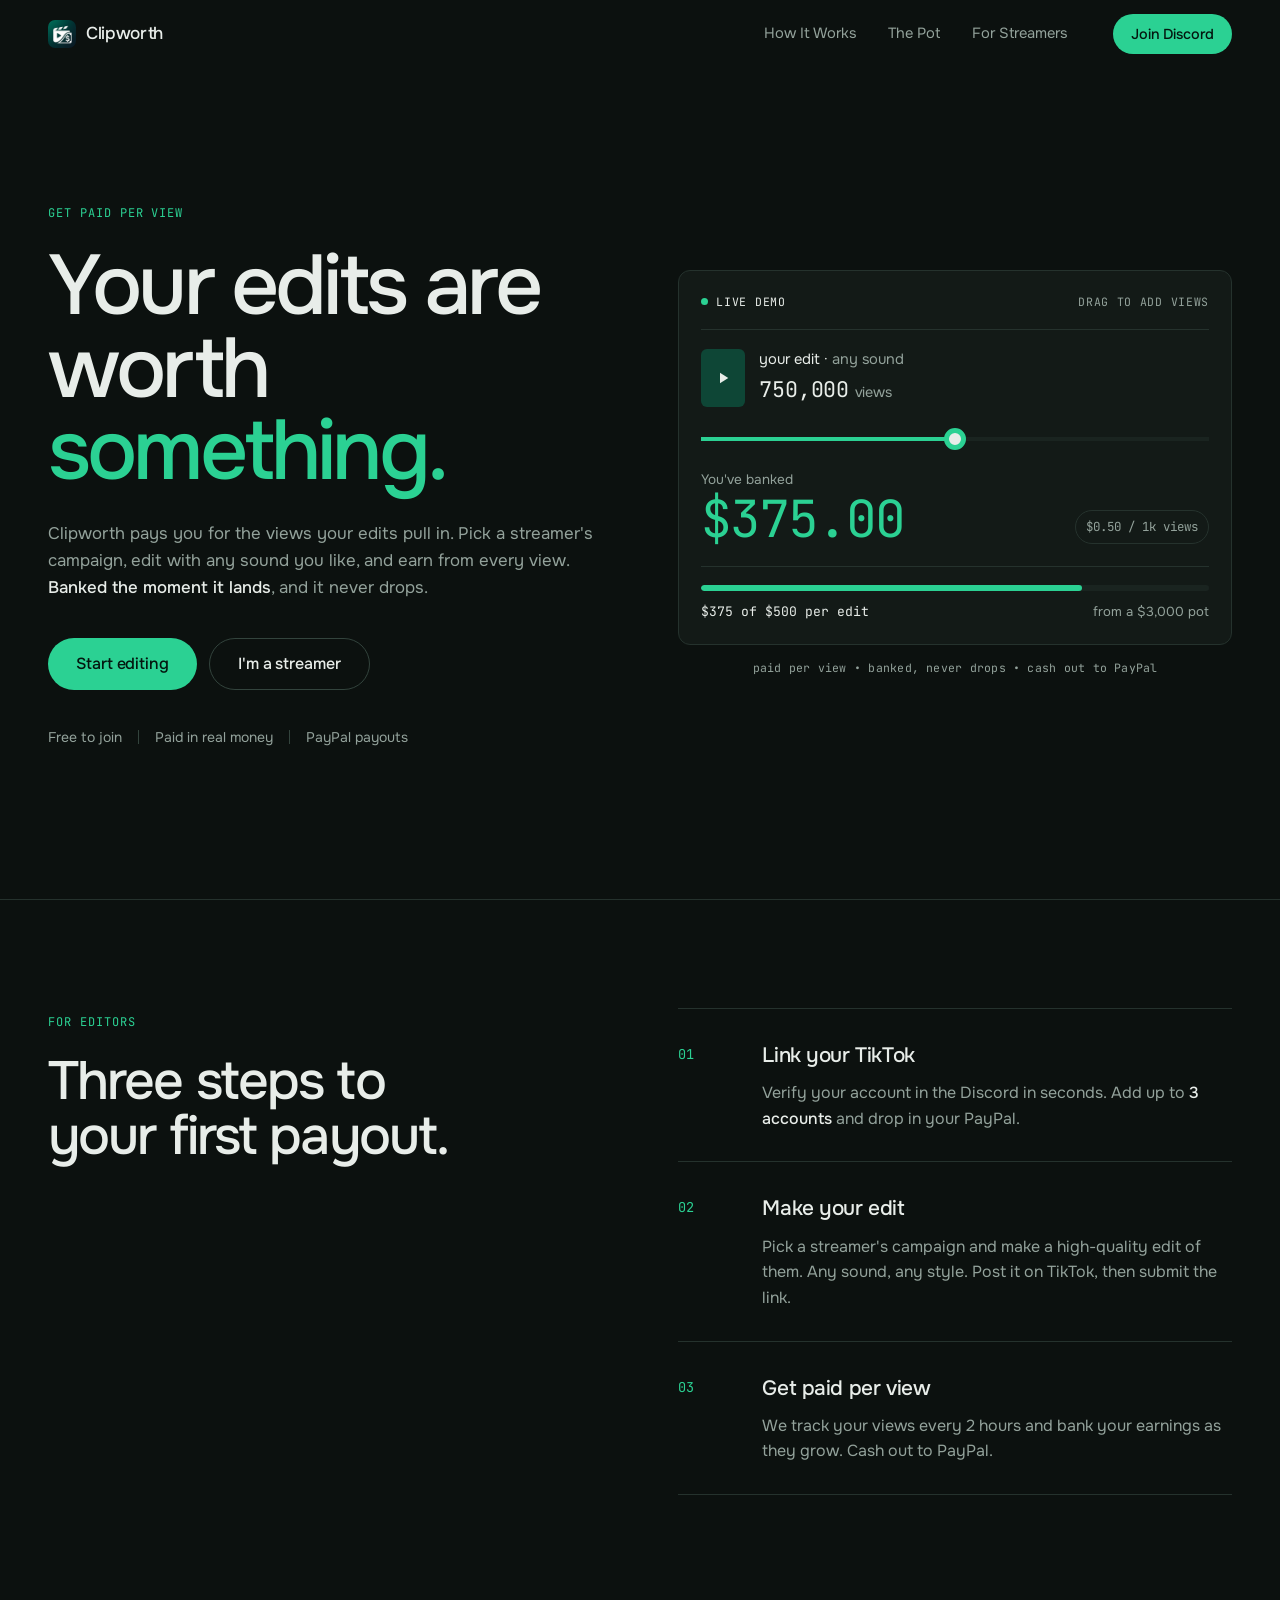
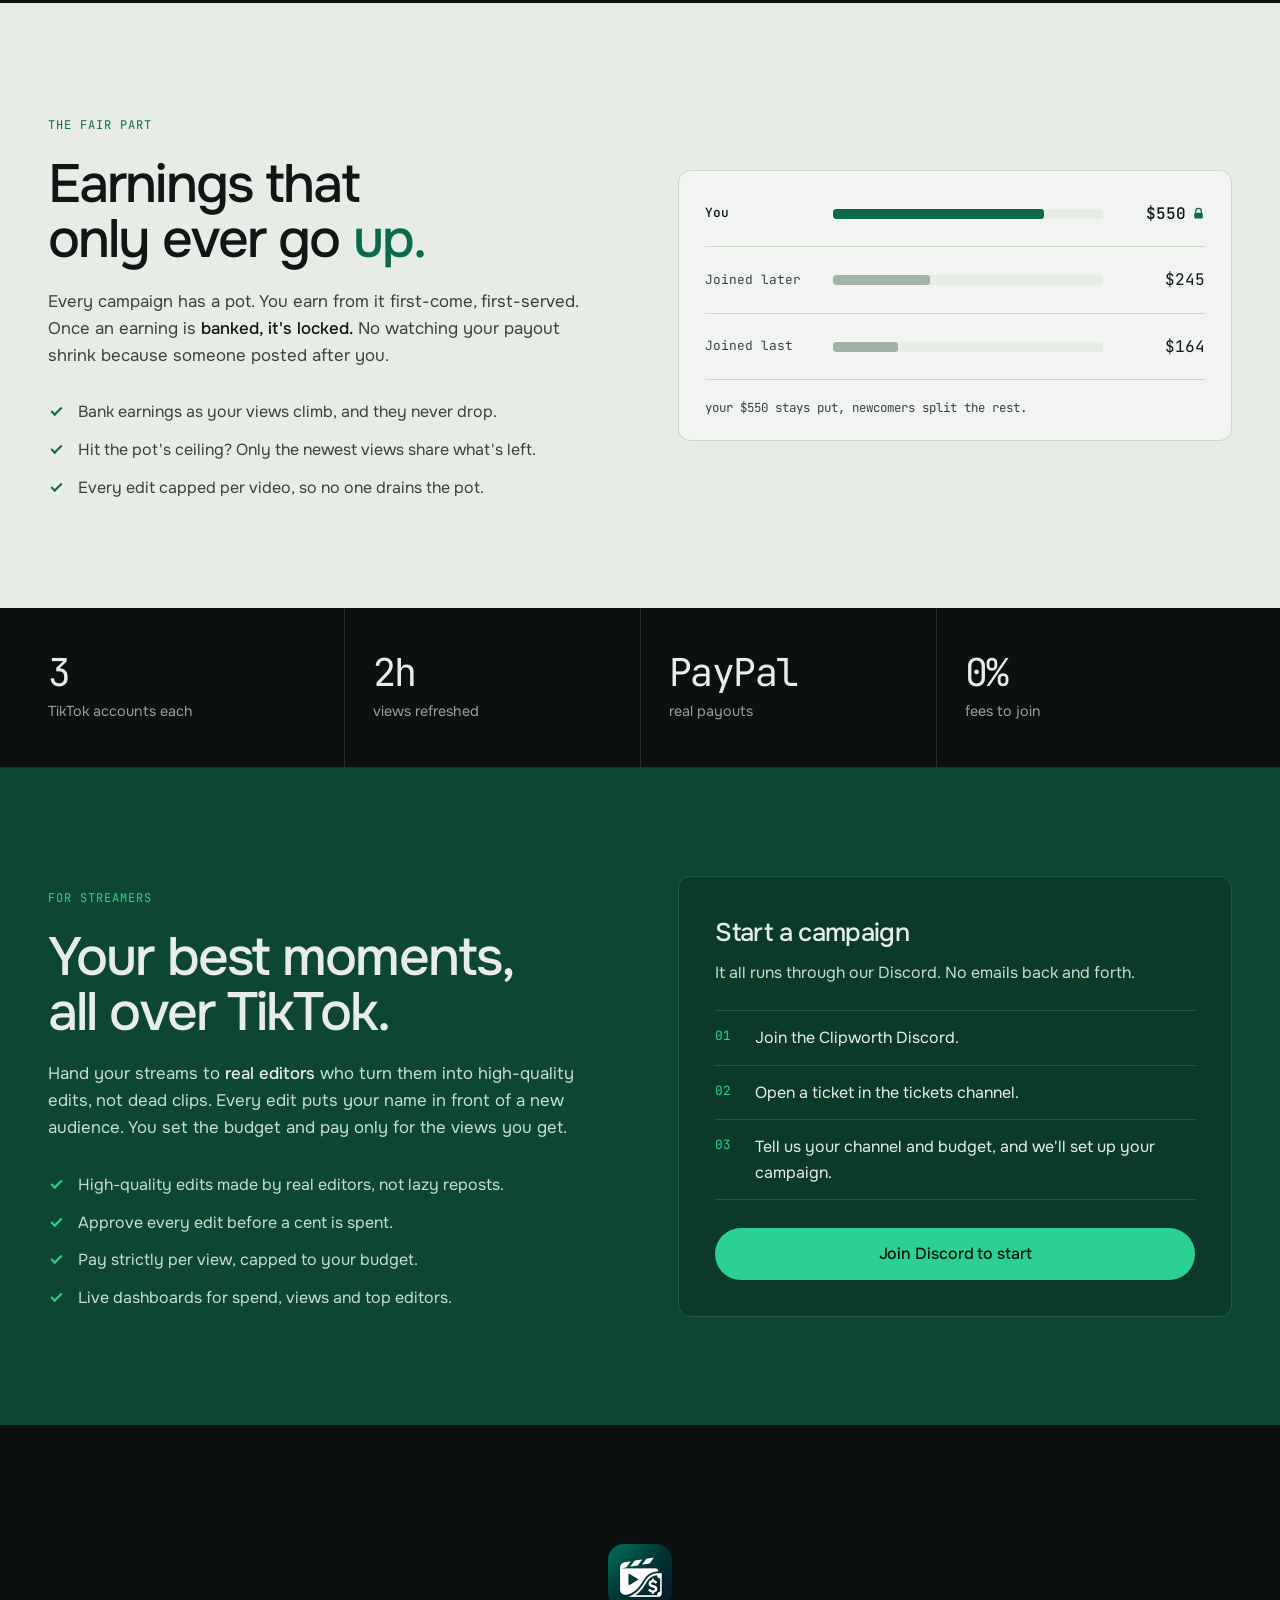
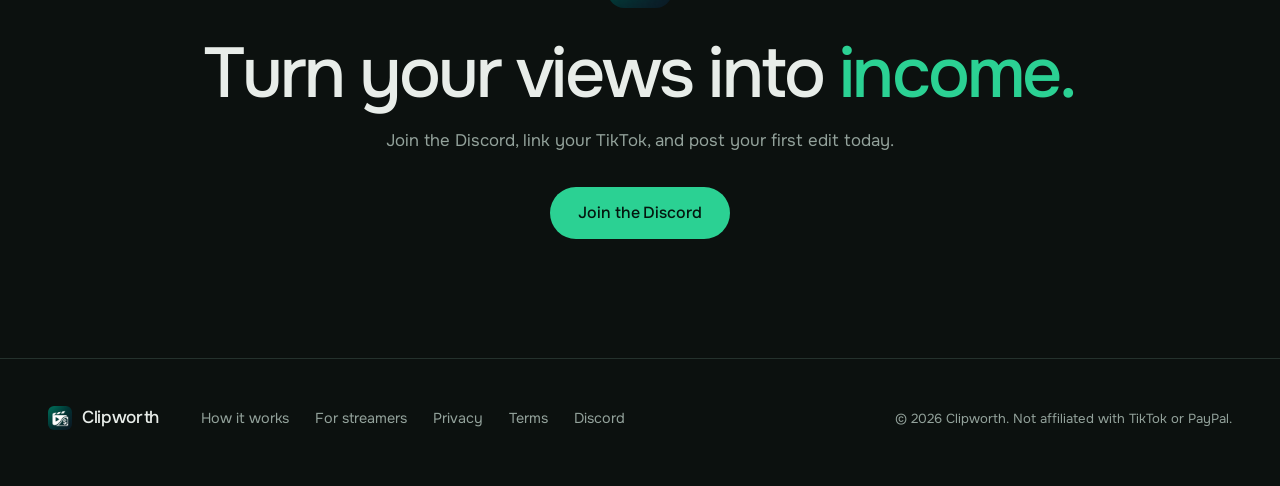
==== commit a1adb234: "Redesign site: calm flat look from the logo palette, Onest and JetBrains Mono, lighter logo asset" ====
--- a/index.html
+++ b/index.html
@@ -11,175 +11,181 @@
   <meta property="og:description" content="Make TikTok edits of streamers. Any sound. Earn per view, banked the moment it lands." />
   <meta property="og:type" content="website" />
   <meta property="og:image" content="assets/logo.png" />
-  <meta name="theme-color" content="#06110D" />
-
-  <link rel="icon" type="image/png" href="assets/logo.png" />
+  <meta name="twitter:card" content="summary" />
+  <meta name="theme-color" content="#0c110f" />
+
+  <link rel="icon" type="image/png" href="assets/logo-128.png" />
 
   <link rel="preconnect" href="https://fonts.googleapis.com" />
   <link rel="preconnect" href="https://fonts.gstatic.com" crossorigin />
-  <link href="https://fonts.googleapis.com/css2?family=Bricolage+Grotesque:opsz,wght@12..96,500;12..96,600;12..96,700;12..96,800&family=Inter:wght@400;450;500;600&family=Space+Mono:wght@400;700&display=swap" rel="stylesheet" />
+  <link href="https://fonts.googleapis.com/css2?family=Onest:wght@400;500&family=JetBrains+Mono:wght@400;500&display=swap" rel="stylesheet" />
 
   <link rel="stylesheet" href="styles.css" />
 </head>
 <body>
-  <!-- Ambient layers -->
-  <div class="aurora" aria-hidden="true">
-    <span class="blob blob-1"></span>
-    <span class="blob blob-2"></span>
-    <span class="blob blob-3"></span>
-  </div>
-  <canvas id="particles" aria-hidden="true"></canvas>
-  <div class="grain" aria-hidden="true"></div>
-
   <!-- Nav -->
   <header class="nav" id="nav">
-    <a class="brand" href="#top" aria-label="Clipworth home">
-      <img src="assets/logo.png" alt="" class="brand-mark" />
-      <span class="brand-name">Clipworth</span>
-    </a>
-    <nav class="nav-links" aria-label="Primary">
-      <a href="#how">How It Works</a>
-      <a href="#fairness">The Pot</a>
-      <a href="#streamers">For Streamers</a>
-    </nav>
-    <div class="nav-cta">
-      <a href="#" data-discord class="btn btn-solid">Join Discord</a>
+    <div class="nav-inner">
+      <a class="brand" href="#top" aria-label="Clipworth home">
+        <img src="assets/logo-128.png" alt="" class="brand-mark" width="28" height="28" fetchpriority="high" />
+        <span class="brand-name" translate="no">Clipworth</span>
+      </a>
+      <nav class="nav-links" aria-label="Primary">
+        <a href="#how">How It Works</a>
+        <a href="#fairness">The Pot</a>
+        <a href="#streamers">For Streamers</a>
+      </nav>
+      <a href="#" data-discord class="btn btn-solid btn-sm nav-cta">Join Discord</a>
+      <button class="nav-burger" id="burger" aria-label="Menu" aria-expanded="false" aria-controls="nav">
+        <span></span><span></span>
+      </button>
     </div>
-    <button class="nav-burger" id="burger" aria-label="Menu" aria-expanded="false">
-      <span></span><span></span>
-    </button>
   </header>
 
   <main id="top">
     <!-- Hero -->
     <section class="hero">
-      <div class="hero-copy reveal">
-        <span class="eyebrow"><span class="dot"></span>Get paid per view</span>
-        <h1 class="display">Your edits are<br/>worth <span class="grad">something.</span></h1>
-        <p class="lede">
-          Clipworth pays you for the views your edits pull in. Pick a streamer's
-          campaign, edit with any sound you like, and earn from every view.
-          <strong>Banked the moment it lands</strong>, and it never drops.
-        </p>
-        <div class="hero-actions">
-          <a href="#" data-discord class="btn btn-solid btn-lg">Start editing</a>
-          <a href="#streamers" class="btn btn-line btn-lg">I'm a streamer</a>
-        </div>
-        <div class="hero-trust">
-          <span>Free to join</span><i></i><span>Paid in real money</span><i></i><span>PayPal payouts</span>
-        </div>
-      </div>
-
-      <!-- Signature: live earnings demo -->
-      <div class="hero-demo reveal" data-tilt>
-        <div class="demo" id="demo">
-          <div class="demo-head">
-            <span class="demo-live"><span class="pulse"></span>Live demo</span>
-            <span class="demo-hint">drag to add views</span>
-          </div>
-          <div class="demo-clip">
-            <div class="demo-thumb" aria-hidden="true">
-              <svg viewBox="0 0 24 24" width="22" height="22"><path d="M8 5v14l11-7z" fill="currentColor"/></svg>
-            </div>
-            <div class="demo-clip-meta">
-              <div class="demo-clip-title">your edit · <span class="muted">any sound</span></div>
-              <div class="demo-views"><span id="viewNum" class="mono">0</span> <span class="muted">views</span></div>
-            </div>
-          </div>
-          <input type="range" id="viewSlider" class="slider" min="0" max="1500000" value="750000" step="1000" aria-label="Views on your edit" />
-          <div class="demo-earn">
-            <div>
-              <div class="earn-label">You've banked</div>
-              <div class="earn-amount mono">$<span id="earnNum">0</span></div>
-            </div>
-            <div class="earn-rate mono">$0.50 / 1k views</div>
-          </div>
-          <div class="pot">
-            <div class="pot-track"><span id="potFill" class="pot-fill"></span></div>
-            <div class="pot-label">
-              <span id="potText" class="mono">$0 of $500 per edit</span>
-              <span class="muted">from a $3,000 pot</span>
-            </div>
-          </div>
-        </div>
-        <div class="demo-foot mono">paid per view • banked, never drops • cash out to PayPal</div>
+      <div class="wrap hero-grid">
+        <div class="hero-copy enter">
+          <span class="eyebrow">Get paid per view</span>
+          <h1 class="display">Your edits are<br/>worth <span class="grad">something.</span></h1>
+          <p class="lede">
+            Clipworth pays you for the views your edits pull in. Pick a streamer's
+            campaign, edit with any sound you like, and earn from every view.
+            <strong>Banked the moment it lands</strong>, and it never drops.
+          </p>
+          <div class="hero-actions">
+            <a href="#" data-discord class="btn btn-solid btn-lg">Start editing</a>
+            <a href="#streamers" class="btn btn-line btn-lg">I'm a streamer</a>
+          </div>
+          <div class="hero-trust">
+            <span>Free to join</span><i></i><span>Paid in real money</span><i></i><span>PayPal payouts</span>
+          </div>
+        </div>
+
+        <!-- Signature: live earnings demo -->
+        <div class="hero-demo enter enter-2">
+          <div class="demo" id="demo">
+            <div class="demo-head">
+              <span class="demo-live"><span class="pulse"></span>Live demo</span>
+              <span class="demo-hint">drag to add views</span>
+            </div>
+            <div class="demo-clip">
+              <div class="demo-thumb" aria-hidden="true">
+                <svg viewBox="0 0 24 24" width="18" height="18"><path d="M8 5v14l11-7z" fill="currentColor"/></svg>
+              </div>
+              <div class="demo-clip-meta">
+                <div class="demo-clip-title">your edit · <span class="muted">any sound</span></div>
+                <div class="demo-views"><span id="viewNum" class="mono">0</span> <span class="muted">views</span></div>
+              </div>
+            </div>
+            <input type="range" id="viewSlider" class="slider" min="0" max="1500000" value="750000" step="1000" aria-label="Views on your edit" />
+            <div class="demo-earn">
+              <div>
+                <div class="earn-label">You've banked</div>
+                <div class="earn-amount mono">$<span id="earnNum">0</span></div>
+              </div>
+              <div class="earn-rate mono">$0.50 / 1k views</div>
+            </div>
+            <div class="pot">
+              <div class="pot-track"><span id="potFill" class="pot-fill"></span></div>
+              <div class="pot-label">
+                <span id="potText" class="mono">$0 of $500 per edit</span>
+                <span class="muted">from a $3,000 pot</span>
+              </div>
+            </div>
+          </div>
+          <div class="demo-foot mono">paid per view • banked, never drops • cash out to PayPal</div>
+        </div>
       </div>
     </section>
 
     <!-- How it works -->
     <section class="how" id="how">
-      <div class="section-head reveal">
-        <span class="eyebrow"><span class="dot"></span>For editors</span>
-        <h2 class="display">Three steps to your first payout.</h2>
-      </div>
-      <ol class="steps">
-        <li class="step reveal">
-          <span class="step-no mono">01</span>
-          <h3>Link your TikTok</h3>
-          <p>Verify your account in the Discord in seconds. Add up to <strong>3 accounts</strong> and drop in your PayPal.</p>
-        </li>
-        <li class="step reveal">
-          <span class="step-no mono">02</span>
-          <h3>Make your edit</h3>
-          <p>Pick a streamer's campaign and make a high-quality edit of them. Any sound, any style. Post it on TikTok, then submit the link.</p>
-        </li>
-        <li class="step reveal">
-          <span class="step-no mono">03</span>
-          <h3>Get paid per view</h3>
-          <p>We track your views every 2 hours and bank your earnings as they grow. Cash out to PayPal.</p>
-        </li>
-      </ol>
+      <div class="wrap how-grid">
+        <div class="section-head">
+          <span class="eyebrow">For editors</span>
+          <h2 class="display">Three steps to your first payout.</h2>
+        </div>
+        <ol class="steps">
+          <li class="step">
+            <span class="step-no mono">01</span>
+            <div class="step-body">
+              <h3>Link your TikTok</h3>
+              <p>Verify your account in the Discord in seconds. Add up to <strong>3 accounts</strong> and drop in your PayPal.</p>
+            </div>
+          </li>
+          <li class="step">
+            <span class="step-no mono">02</span>
+            <div class="step-body">
+              <h3>Make your edit</h3>
+              <p>Pick a streamer's campaign and make a high-quality edit of them. Any sound, any style. Post it on TikTok, then submit the link.</p>
+            </div>
+          </li>
+          <li class="step">
+            <span class="step-no mono">03</span>
+            <div class="step-body">
+              <h3>Get paid per view</h3>
+              <p>We track your views every 2 hours and bank your earnings as they grow. Cash out to PayPal.</p>
+            </div>
+          </li>
+        </ol>
+      </div>
     </section>
 
     <!-- The pot / fairness -->
     <section class="fairness" id="fairness">
-      <div class="fairness-copy reveal">
-        <span class="eyebrow"><span class="dot"></span>The fair part</span>
-        <h2 class="display">Earnings that only ever go <span class="grad">up.</span></h2>
-        <p class="lede">
-          Every campaign has a pot. You earn from it first-come, first-served.
-          Once an earning is <strong>banked, it's locked.</strong> No watching
-          your payout shrink because someone posted after you.
-        </p>
-        <ul class="ticks">
-          <li>Bank earnings as your views climb, and they never drop.</li>
-          <li>Hit the pot's ceiling? Only the newest views share what's left.</li>
-          <li>Every edit capped per video, so no one drains the pot.</li>
-        </ul>
-      </div>
-      <div class="fairness-card reveal" data-tilt>
-        <div class="bank-row">
-          <span class="bank-name mono">You</span>
-          <span class="bank-bar"><span style="width:78%"></span></span>
-          <span class="bank-val mono gold">$550 <span class="lock">🔒</span></span>
-        </div>
-        <div class="bank-row">
-          <span class="bank-name mono">Joined later</span>
-          <span class="bank-bar"><span style="width:36%"></span></span>
-          <span class="bank-val mono">$245</span>
-        </div>
-        <div class="bank-row">
-          <span class="bank-name mono">Joined last</span>
-          <span class="bank-bar"><span style="width:24%"></span></span>
-          <span class="bank-val mono">$164</span>
-        </div>
-        <div class="bank-foot mono">your $550 stays put, newcomers split the rest.</div>
+      <div class="wrap fairness-grid">
+        <div class="fairness-copy">
+          <span class="eyebrow">The fair part</span>
+          <h2 class="display">Earnings that only ever go <span class="grad">up.</span></h2>
+          <p class="lede">
+            Every campaign has a pot. You earn from it first-come, first-served.
+            Once an earning is <strong>banked, it's locked.</strong> No watching
+            your payout shrink because someone posted after you.
+          </p>
+          <ul class="ticks">
+            <li>Bank earnings as your views climb, and they never drop.</li>
+            <li>Hit the pot's ceiling? Only the newest views share what's left.</li>
+            <li>Every edit capped per video, so no one drains the pot.</li>
+          </ul>
+        </div>
+        <div class="ledger">
+          <div class="bank-row is-you">
+            <span class="bank-name mono">You</span>
+            <span class="bank-bar"><span style="width:78%"></span></span>
+            <span class="bank-val mono">$550 <svg class="lock" viewBox="0 0 16 16" width="13" height="13" aria-hidden="true"><path d="M4.5 7V5.25a3.5 3.5 0 0 1 7 0V7" fill="none" stroke="currentColor" stroke-width="1.6"/><rect x="2.75" y="7" width="10.5" height="7.25" rx="1.5" fill="currentColor"/></svg></span>
+          </div>
+          <div class="bank-row">
+            <span class="bank-name mono">Joined later</span>
+            <span class="bank-bar"><span style="width:36%"></span></span>
+            <span class="bank-val mono">$245</span>
+          </div>
+          <div class="bank-row">
+            <span class="bank-name mono">Joined last</span>
+            <span class="bank-bar"><span style="width:24%"></span></span>
+            <span class="bank-val mono">$164</span>
+          </div>
+          <div class="bank-foot mono">your $550 stays put, newcomers split the rest.</div>
+        </div>
       </div>
     </section>
 
     <!-- Facts band -->
-    <section class="facts reveal">
-      <div class="fact"><span class="fact-num mono">3</span><span class="fact-lbl">TikTok accounts each</span></div>
-      <div class="fact"><span class="fact-num mono">2h</span><span class="fact-lbl">views refreshed</span></div>
-      <div class="fact"><span class="fact-num mono">PayPal</span><span class="fact-lbl">real payouts</span></div>
-      <div class="fact"><span class="fact-num mono">0%</span><span class="fact-lbl">fees to join</span></div>
+    <section class="facts">
+      <div class="wrap facts-row">
+        <div class="fact"><span class="fact-num mono">3</span><span class="fact-lbl">TikTok accounts each</span></div>
+        <div class="fact"><span class="fact-num mono">2h</span><span class="fact-lbl">views refreshed</span></div>
+        <div class="fact"><span class="fact-num mono">PayPal</span><span class="fact-lbl">real payouts</span></div>
+        <div class="fact"><span class="fact-num mono">0%</span><span class="fact-lbl">fees to join</span></div>
+      </div>
     </section>
 
     <!-- For streamers -->
-    <section class="artists" id="streamers">
-      <div class="artists-inner reveal">
-        <div class="artists-copy">
-          <span class="eyebrow"><span class="dot"></span>For streamers</span>
+    <section class="streamers" id="streamers">
+      <div class="wrap streamers-grid">
+        <div class="streamers-copy">
+          <span class="eyebrow">For streamers</span>
           <h2 class="display">Your best moments, all over TikTok.</h2>
           <p class="lede">
             Hand your streams to <strong>real editors</strong> who turn them into
@@ -208,27 +214,31 @@
     </section>
 
     <!-- Final CTA -->
-    <section class="cta reveal">
-      <img src="assets/logo.png" alt="" class="cta-mark" />
-      <h2 class="display">Turn your views into <span class="grad">income.</span></h2>
-      <p class="lede">Join the Discord, link your TikTok, and post your first edit today.</p>
-      <a href="#" data-discord class="btn btn-solid btn-lg">Join the Discord</a>
+    <section class="cta">
+      <div class="wrap cta-inner">
+        <img src="assets/logo-128.png" alt="" class="cta-mark" width="64" height="64" loading="lazy" />
+        <h2 class="display">Turn your views into <span class="grad">income.</span></h2>
+        <p class="lede">Join the Discord, link your TikTok, and post your first edit today.</p>
+        <a href="#" data-discord class="btn btn-solid btn-lg">Join the Discord</a>
+      </div>
     </section>
   </main>
 
   <footer class="footer">
-    <div class="footer-brand">
-      <img src="assets/logo.png" alt="" class="brand-mark" />
-      <span class="brand-name">Clipworth</span>
+    <div class="wrap footer-inner">
+      <div class="footer-brand">
+        <img src="assets/logo-128.png" alt="" class="brand-mark" width="24" height="24" loading="lazy" />
+        <span class="brand-name" translate="no">Clipworth</span>
+      </div>
+      <nav class="footer-links" aria-label="Footer">
+        <a href="#how">How it works</a>
+        <a href="#streamers">For streamers</a>
+        <a href="privacy.html">Privacy</a>
+        <a href="terms.html">Terms</a>
+        <a href="#" data-discord>Discord</a>
+      </nav>
+      <p class="footer-fine">© <span id="year">2026</span> Clipworth. Not affiliated with TikTok or PayPal.</p>
     </div>
-    <nav class="footer-links" aria-label="Footer">
-      <a href="#how">How it works</a>
-      <a href="#streamers">For streamers</a>
-      <a href="privacy.html">Privacy</a>
-      <a href="terms.html">Terms</a>
-      <a href="#" data-discord>Discord</a>
-    </nav>
-    <p class="footer-fine">© <span id="year">2026</span> Clipworth. Not affiliated with TikTok or PayPal.</p>
   </footer>
 
   <script src="script.js"></script>
--- a/styles.css
+++ b/styles.css
@@ -1,307 +1,395 @@
-/* ============================================================
-   Clipworth landing page
-   Palette and type pulled from the app logo (emerald to black)
-   ============================================================ */
+/* Clipworth: tokens and rules live in DESIGN.md */
 :root {
-  --ink:      #06110d;
-  --ink-2:    #081610;
-  --panel:    rgba(255,255,255,.035);
-  --panel-2:  rgba(255,255,255,.055);
-  --hair:     rgba(91,240,176,.14);
-  --hair-2:   rgba(91,240,176,.28);
-  --emerald:  #10b981;
-  --emerald-d:#0b8f62;
-  --mint:     #5bf0b0;
-  --gold:     #ffd37a;
-  --cloud:    #eaf4ef;
-  --muted:    #8aa79b;
-  --glow:     rgba(16,185,129,.45);
-
-  --maxw: 1180px;
-  --r: 16px;
-  --r-lg: 22px;
-
-  --font-display: "Bricolage Grotesque", system-ui, sans-serif;
-  --font-body: "Inter", system-ui, sans-serif;
-  --font-mono: "Space Mono", ui-monospace, monospace;
-}
-
-* { box-sizing: border-box; margin: 0; padding: 0; }
-html { scroll-behavior: smooth; -webkit-text-size-adjust: 100%; }
-
+  --bg: #0c110f;
+  --surface: #131a17;
+  --raised: #1a2420;
+  --line: #25322d;
+  --line-2: #33443d;
+  --ink: #e8ede9;
+  --muted: #93a29b;
+  --accent: #2bd193;
+  --accent-hover: #4fe0aa;
+  --accent-ink: #04170f;
+  --forest: #0e4636;
+  --forest-2: #0b3a2d;
+  --forest-line: #1d5c49;
+  --forest-muted: #c6ddd3;
+  --paper: #e7ece6;
+  --paper-2: #f1f4f0;
+  --paper-ink: #0f1613;
+  --paper-muted: #39433d;
+  --paper-line: #cdd5cd;
+  --accent-deep: #0a6a4a;
+
+  --font: "Onest", system-ui, -apple-system, "Segoe UI", sans-serif;
+  --mono: "JetBrains Mono", ui-monospace, "Cascadia Mono", monospace;
+
+  --maxw: 1200px;
+  --gutter: clamp(20px, 5vw, 48px);
+  --section: clamp(88px, 12vh, 140px);
+  --split: minmax(0, 1fr) minmax(0, 1fr);
+  --split-gap: clamp(40px, 6vw, 88px);
+  --r-sm: 6px;
+  --r: 12px;
+  --ease: cubic-bezier(.2, .7, .2, 1);
+}
+
+*, *::before, *::after { box-sizing: border-box; margin: 0; padding: 0; }
+html { color-scheme: dark; scroll-behavior: smooth; -webkit-text-size-adjust: 100%; scroll-padding-top: 72px; -webkit-tap-highlight-color: transparent; }
+a, button, input { touch-action: manipulation; }
 body {
-  font-family: var(--font-body);
-  color: var(--cloud);
-  background:
-    radial-gradient(1200px 700px at 75% -8%, rgba(16,185,129,.16), transparent 60%),
-    linear-gradient(165deg, #0a1812 0%, #06110d 42%, #040b07 100%);
-  background-attachment: fixed;
+  font-family: var(--font);
+  font-size: 1rem;
   line-height: 1.6;
+  color: var(--ink);
+  background: var(--bg);
+  -webkit-font-smoothing: antialiased;
+  text-rendering: optimizeLegibility;
   overflow-x: hidden;
-  min-height: 100vh;
-  -webkit-font-smoothing: antialiased;
-}
-
+}
 img { max-width: 100%; display: block; }
 a { color: inherit; text-decoration: none; }
-.mono { font-family: var(--font-mono); font-variant-numeric: tabular-nums; }
+strong { font-weight: 500; color: var(--ink); }
+ol, ul { list-style: none; }
+::selection { background: var(--accent); color: var(--accent-ink); }
+:focus-visible { outline: 2px solid var(--accent); outline-offset: 3px; border-radius: 4px; }
+.btn:focus-visible { outline-color: var(--ink); border-radius: 999px; }
+.fairness :focus-visible { outline-color: var(--paper-ink); }
+
+.wrap { width: 100%; max-width: calc(var(--maxw) + var(--gutter) * 2); margin: 0 auto; padding: 0 var(--gutter); }
+.mono { font-family: var(--mono); font-variant-numeric: tabular-nums; font-feature-settings: "zero" 0; }
 .muted { color: var(--muted); }
-.gold { color: var(--gold); }
-.grad {
-  background: linear-gradient(100deg, var(--mint), var(--emerald) 55%, var(--gold));
-  -webkit-background-clip: text; background-clip: text; color: transparent;
-}
-.display { font-family: var(--font-display); font-weight: 800; letter-spacing: -.03em; line-height: .98; }
-
-/* ---------- Ambient ---------- */
-.aurora { position: fixed; inset: 0; z-index: -3; overflow: hidden; pointer-events: none; }
-.blob { position: absolute; border-radius: 50%; filter: blur(90px); opacity: .5; will-change: transform; }
-.blob-1 { width: 46vw; height: 46vw; left: -10vw; top: -12vw; background: radial-gradient(circle, #0f9d6e, transparent 65%); animation: drift1 22s ease-in-out infinite; }
-.blob-2 { width: 40vw; height: 40vw; right: -8vw; top: 18vh;  background: radial-gradient(circle, #0a6a4a, transparent 65%); animation: drift2 26s ease-in-out infinite; }
-.blob-3 { width: 38vw; height: 38vw; left: 30vw; bottom: -16vw; background: radial-gradient(circle, #12c98a, transparent 68%); opacity: .32; animation: drift1 30s ease-in-out infinite reverse; }
-@keyframes drift1 { 0%,100%{ transform: translate(0,0);} 50%{ transform: translate(4vw,5vh);} }
-@keyframes drift2 { 0%,100%{ transform: translate(0,0);} 50%{ transform: translate(-5vw,3vh);} }
-
-#particles { position: fixed; inset: 0; z-index: -2; pointer-events: none; }
-.grain {
-  position: fixed; inset: 0; z-index: -1; pointer-events: none; opacity: .04;
-  background-image: url("data:image/svg+xml,%3Csvg xmlns='http://www.w3.org/2000/svg' width='120' height='120'%3E%3Cfilter id='n'%3E%3CfeTurbulence type='fractalNoise' baseFrequency='.9' numOctaves='2'/%3E%3C/filter%3E%3Crect width='100%25' height='100%25' filter='url(%23n)'/%3E%3C/svg%3E");
-}
+.grad { color: var(--accent); }
+
+.display {
+  font-weight: 500;
+  letter-spacing: -.035em;
+  line-height: 1.02;
+  text-wrap: balance;
+}
+h2.display { font-size: clamp(2.1rem, 4.2vw, 3.4rem); }
+.lede { font-size: clamp(1.05rem, 1.3vw, 1.15rem); color: var(--muted); max-width: 34em; text-wrap: pretty; }
+.eyebrow {
+  display: inline-block;
+  font-family: var(--mono);
+  font-size: .75rem;
+  letter-spacing: .08em;
+  text-transform: uppercase;
+  color: var(--accent);
+  margin-bottom: 22px;
+}
+
+/* ---------- Buttons ---------- */
+.btn {
+  display: inline-flex; align-items: center; justify-content: center;
+  min-height: 44px; padding: 0 22px;
+  border-radius: 999px;
+  font: 500 .95rem/1 var(--font);
+  letter-spacing: -.005em;
+  white-space: nowrap;
+  cursor: pointer;
+  transition: background-color .18s var(--ease), border-color .18s var(--ease), color .18s var(--ease), transform .18s var(--ease);
+}
+.btn:hover { transform: translateY(-1px); }
+.btn:active { transform: translateY(0) scale(.98); }
+.btn-solid { background: var(--accent); color: var(--accent-ink); }
+.btn-solid:hover { background: var(--accent-hover); }
+.btn-line { border: 1px solid var(--line-2); color: var(--ink); }
+.btn-line:hover { border-color: var(--muted); background: var(--surface); }
+.btn-lg { min-height: 52px; padding: 0 28px; font-size: 1rem; }
+.btn-sm { min-height: 40px; padding: 0 18px; font-size: .9rem; }
+.btn-block { display: flex; width: 100%; min-height: 52px; font-size: 1rem; }
 
 /* ---------- Nav ---------- */
 .nav {
-  position: fixed; top: 0; left: 0; right: 0; z-index: 50;
-  display: flex; align-items: center; gap: 24px;
-  padding: 16px clamp(18px, 4vw, 40px);
-  transition: background .3s, border-color .3s, padding .3s;
+  position: fixed; inset: 0 0 auto 0; z-index: 50;
   border-bottom: 1px solid transparent;
-}
-.nav.scrolled {
-  background: rgba(6,17,13,.94);
-  border-bottom-color: var(--hair);
-  padding-top: 12px; padding-bottom: 12px;
-}
-.brand { display: flex; align-items: center; gap: 11px; font-weight: 600; }
-.brand-mark { width: 30px; height: 30px; border-radius: 9px; box-shadow: 0 2px 14px rgba(0,0,0,.4); }
-.brand-name { font-family: var(--font-display); font-weight: 700; font-size: 1.18rem; letter-spacing: -.02em; }
-.nav-links { display: flex; gap: 28px; margin-left: auto; color: var(--muted); }
-.nav-links a { transition: color .2s; text-transform: uppercase; letter-spacing: .07em; font-size: .8rem; font-weight: 600; }
-.nav-links a:hover { color: var(--cloud); }
-.nav-cta { display: flex; gap: 10px; align-items: center; }
-
-/* ---------- Buttons ---------- */
-.btn {
-  --pad: 11px 18px;
-  display: inline-flex; align-items: center; justify-content: center; gap: 8px;
-  padding: var(--pad); border-radius: 12px; border: 1px solid transparent;
-  font-family: var(--font-body); font-weight: 500; font-size: .96rem;
-  cursor: pointer; transition: transform .18s cubic-bezier(.2,.7,.2,1), box-shadow .25s, background .25s, border-color .25s, color .2s;
-  white-space: nowrap;
-}
-.btn:active { transform: translateY(1px) scale(.99); }
-.btn-solid {
-  background: linear-gradient(180deg, var(--mint), var(--emerald) 60%, var(--emerald-d));
-  color: #03130c; font-weight: 600;
-  box-shadow: 0 8px 24px -8px var(--glow), inset 0 1px 0 rgba(255,255,255,.4);
-}
-.btn-solid:hover { transform: translateY(-2px); box-shadow: 0 14px 34px -8px var(--glow), inset 0 1px 0 rgba(255,255,255,.5); }
-.btn-line { border-color: var(--hair-2); color: var(--cloud); background: rgba(255,255,255,.02); }
-.btn-line:hover { border-color: var(--mint); background: rgba(91,240,176,.08); transform: translateY(-2px); }
-.btn-ghost { color: var(--muted); }
-.btn-ghost:hover { color: var(--cloud); }
-.btn-lg { --pad: 15px 26px; font-size: 1.02rem; border-radius: 14px; }
-.btn-block { width: 100%; }
-
-.eyebrow {
-  display: inline-flex; align-items: center; gap: 9px;
-  font-family: var(--font-mono); font-size: .78rem; letter-spacing: .14em; text-transform: uppercase;
-  color: var(--mint); margin-bottom: 22px;
-}
-.eyebrow .dot { width: 7px; height: 7px; border-radius: 50%; background: var(--mint); box-shadow: 0 0 12px var(--mint); }
+  transition: background-color .25s, border-color .25s;
+}
+.nav.scrolled, .nav.open { background: var(--bg); border-bottom-color: var(--line); }
+.nav-inner {
+  max-width: calc(var(--maxw) + var(--gutter) * 2); margin: 0 auto;
+  padding: 0 var(--gutter); height: 68px;
+  display: flex; align-items: center; gap: 32px;
+}
+.brand { display: inline-flex; align-items: center; gap: 10px; min-height: 44px; }
+.brand-mark { width: 28px; height: 28px; border-radius: 7px; }
+.brand-name { font-weight: 500; font-size: 1.08rem; letter-spacing: -.02em; }
+.nav-links { display: flex; gap: 4px; margin-left: auto; }
+.nav-links a {
+  position: relative; padding: 10px 14px; font-size: .92rem; color: var(--muted);
+  transition: color .18s;
+}
+.nav-links a::after {
+  content: ""; position: absolute; left: 14px; right: 14px; bottom: 6px; height: 1px;
+  background: currentColor; transform: scaleX(0); transform-origin: left; transition: transform .25s var(--ease);
+}
+.nav-links a:hover { color: var(--ink); }
+.nav-links a:hover::after { transform: scaleX(1); }
+.nav-burger {
+  display: none; margin-left: auto; width: 44px; height: 44px;
+  background: none; border: 0; cursor: pointer; position: relative;
+}
+.nav-burger span {
+  position: absolute; left: 12px; right: 12px; height: 1.5px; background: var(--ink);
+  transition: transform .25s var(--ease), top .25s var(--ease);
+}
+.nav-burger span:first-child { top: 17px; }
+.nav-burger span:last-child { top: 25px; }
+.nav.open .nav-burger span:first-child { top: 21px; transform: rotate(45deg); }
+.nav.open .nav-burger span:last-child { top: 21px; transform: rotate(-45deg); }
 
 /* ---------- Hero ---------- */
 .hero {
-  max-width: var(--maxw); margin: 0 auto;
-  padding: clamp(120px, 17vh, 200px) clamp(18px,4vw,40px) clamp(60px,9vh,110px);
-  display: grid; grid-template-columns: 1.04fr .96fr; gap: clamp(30px,5vw,70px); align-items: center;
-}
-.hero h1 { font-size: clamp(2.9rem, 7.2vw, 5.7rem); margin-bottom: 26px; }
-.lede { font-size: clamp(1.04rem, 1.5vw, 1.22rem); color: #c4d6cd; max-width: 44ch; }
-.lede strong { color: var(--cloud); font-weight: 600; }
-.hero-actions { display: flex; gap: 14px; margin: 34px 0 26px; flex-wrap: wrap; }
-.hero-trust { display: flex; align-items: center; gap: 14px; color: var(--muted); font-size: .9rem; flex-wrap: wrap; }
-.hero-trust i { width: 4px; height: 4px; border-radius: 50%; background: var(--hair-2); }
-
-/* ---------- Hero demo (signature) ---------- */
-.hero-demo { perspective: 1200px; }
+  min-height: 100svh;
+  display: flex; align-items: center;
+  padding: 120px 0 72px;
+  border-bottom: 1px solid var(--line);
+}
+.hero-grid {
+  display: grid; grid-template-columns: var(--split);
+  gap: var(--split-gap); align-items: center;
+}
+.hero h1 { font-size: clamp(3rem, 6.6vw, 5.5rem); letter-spacing: -.045em; line-height: .98; margin-bottom: 28px; }
+.hero .lede { margin-bottom: 36px; }
+.hero-actions { display: flex; flex-wrap: wrap; gap: 12px; margin-bottom: 36px; }
+.hero-trust {
+  display: flex; flex-wrap: wrap; align-items: center; gap: 10px 16px;
+  font-size: .875rem; color: var(--muted);
+}
+.hero-trust i { width: 1px; height: 14px; background: var(--line-2); }
+
+/* Live demo */
 .demo {
-  background: linear-gradient(180deg, var(--panel-2), var(--panel));
-  border: 1px solid var(--hair); border-radius: var(--r-lg);
-  padding: 22px; backdrop-filter: blur(8px);
-  box-shadow: 0 30px 80px -30px rgba(0,0,0,.7), inset 0 1px 0 rgba(255,255,255,.06);
-  transform-style: preserve-3d; transition: transform .25s ease;
-}
-.demo-head { display: flex; justify-content: space-between; align-items: center; margin-bottom: 18px; }
-.demo-live { display: inline-flex; align-items: center; gap: 8px; font-family: var(--font-mono); font-size: .76rem; letter-spacing: .1em; text-transform: uppercase; color: var(--mint); }
-.pulse { width: 8px; height: 8px; border-radius: 50%; background: var(--mint); box-shadow: 0 0 0 0 var(--glow); animation: pulse 2s infinite; }
-@keyframes pulse { 0%{ box-shadow: 0 0 0 0 rgba(91,240,176,.55);} 70%{ box-shadow: 0 0 0 10px rgba(91,240,176,0);} 100%{ box-shadow: 0 0 0 0 rgba(91,240,176,0);} }
-.demo-hint { font-size: .8rem; color: var(--muted); }
-.demo-clip { display: flex; align-items: center; gap: 13px; padding: 13px; border-radius: 13px; background: rgba(0,0,0,.25); border: 1px solid var(--hair); }
-.demo-thumb { width: 46px; height: 56px; flex: none; border-radius: 9px; display: grid; place-items: center; color: #04130c;
-  background: linear-gradient(150deg, var(--mint), var(--emerald-d)); box-shadow: 0 6px 16px -6px var(--glow); }
-.demo-clip-title { font-size: .94rem; font-weight: 500; }
-.demo-views { font-size: .86rem; margin-top: 3px; }
-.demo-views .mono { color: var(--cloud); font-weight: 700; }
-
-.slider { -webkit-appearance: none; appearance: none; width: 100%; height: 6px; margin: 20px 0 8px; border-radius: 99px;
-  background: linear-gradient(90deg, var(--emerald), var(--mint)) no-repeat, rgba(255,255,255,.08);
-  background-size: 55% 100%; cursor: pointer; }
-.slider::-webkit-slider-thumb { -webkit-appearance: none; width: 22px; height: 22px; border-radius: 50%; cursor: grab;
-  background: radial-gradient(circle at 35% 30%, #fff, var(--mint)); border: 2px solid #06110d; box-shadow: 0 0 0 4px rgba(91,240,176,.18), 0 4px 12px var(--glow); }
+  background: var(--surface);
+  border: 1px solid var(--line);
+  border-radius: var(--r);
+  padding: 22px;
+}
+.demo-head {
+  display: flex; justify-content: space-between; align-items: center;
+  font-family: var(--mono); font-size: .72rem; letter-spacing: .06em; text-transform: uppercase;
+  color: var(--muted);
+  padding-bottom: 18px; margin-bottom: 18px; border-bottom: 1px solid var(--line);
+}
+.demo-live { display: inline-flex; align-items: center; gap: 8px; color: var(--ink); }
+.pulse { width: 7px; height: 7px; border-radius: 50%; background: var(--accent); animation: blink 2.4s ease-in-out infinite; }
+@keyframes blink { 50% { opacity: .35; } }
+.demo-clip { display: flex; align-items: center; gap: 14px; }
+.demo-thumb {
+  flex: none; width: 44px; height: 58px; border-radius: var(--r-sm);
+  background: var(--forest); color: var(--ink);
+  display: grid; place-items: center;
+}
+.demo-clip-title { font-size: .92rem; color: var(--ink); }
+.demo-views { font-size: 1.35rem; letter-spacing: -.01em; }
+.demo-views .muted { font-size: .9rem; font-family: var(--font); }
+
+.slider {
+  -webkit-appearance: none; appearance: none;
+  display: block; width: 100%; height: 44px; margin: 10px 0 8px;
+  cursor: pointer; background-color: transparent;
+  background-image: linear-gradient(var(--accent), var(--accent)), linear-gradient(var(--raised), var(--raised));
+  background-repeat: no-repeat;
+  background-position: 0 50%, 0 50%;
+  background-size: var(--fill, 50%) 4px, 100% 4px;
+}
+.slider::-webkit-slider-thumb {
+  -webkit-appearance: none; width: 22px; height: 22px; border-radius: 50%;
+  background: var(--ink); border: 5px solid var(--accent); cursor: grab;
+  transition: transform .15s var(--ease);
+}
+.slider::-webkit-slider-thumb:hover { transform: scale(1.1); }
 .slider::-webkit-slider-thumb:active { cursor: grabbing; }
-.slider::-moz-range-thumb { width: 20px; height: 20px; border-radius: 50%; background: var(--mint); border: 2px solid #06110d; box-shadow: 0 0 0 4px rgba(91,240,176,.18); }
-
-.demo-earn { display: flex; align-items: flex-end; justify-content: space-between; margin: 16px 0 18px; }
-.earn-label { font-size: .8rem; color: var(--muted); text-transform: uppercase; letter-spacing: .08em; }
-.earn-amount { font-size: clamp(2.2rem, 5vw, 2.9rem); font-weight: 700; color: var(--gold); line-height: 1; margin-top: 4px; text-shadow: 0 0 30px rgba(255,211,122,.25); }
-.earn-rate { font-size: .82rem; color: var(--muted); }
-.pot-track { height: 9px; border-radius: 99px; background: rgba(255,255,255,.07); overflow: hidden; }
-.pot-fill { display: block; height: 100%; width: 55%; border-radius: 99px; background: linear-gradient(90deg, var(--emerald), var(--mint)); box-shadow: 0 0 16px var(--glow); transition: width .35s cubic-bezier(.2,.7,.2,1); }
-.pot-label { display: flex; justify-content: space-between; gap: 10px; margin-top: 10px; font-size: .8rem; }
-.demo-foot { text-align: center; margin-top: 14px; font-size: .74rem; color: var(--muted); letter-spacing: .06em; }
-
-/* ---------- Section scaffolding ---------- */
-section { position: relative; }
-.section-head { max-width: var(--maxw); margin: 0 auto 50px; padding: 0 clamp(18px,4vw,40px); text-align: center; }
-.section-head h2 { font-size: clamp(2rem, 4.4vw, 3.3rem); }
-
-/* How it works */
-.how { padding: clamp(70px,11vh,130px) 0; }
-.steps { list-style: none; max-width: var(--maxw); margin: 0 auto; padding: 0 clamp(18px,4vw,40px);
-  display: grid; grid-template-columns: repeat(3,1fr); gap: 20px; }
-.step { background: var(--panel); border: 1px solid var(--hair); border-radius: var(--r); padding: 30px 26px; transition: transform .3s, border-color .3s, background .3s; }
-.step:hover { transform: translateY(-5px); border-color: var(--hair-2); background: var(--panel-2); }
-.step-no { display: block; font-size: 1.05rem; color: var(--mint); margin-bottom: 18px; opacity: .8; }
-.step h3 { font-family: var(--font-display); font-weight: 700; font-size: 1.35rem; margin-bottom: 10px; letter-spacing: -.01em; }
-.step p { color: var(--muted); font-size: .98rem; }
-.step p strong { color: var(--cloud); }
-
-/* Fairness */
-.fairness { max-width: var(--maxw); margin: 0 auto; padding: clamp(60px,9vh,110px) clamp(18px,4vw,40px);
-  display: grid; grid-template-columns: 1fr 1fr; gap: clamp(34px,5vw,72px); align-items: center; }
-.fairness h2 { font-size: clamp(2rem, 4.4vw, 3.3rem); margin-bottom: 22px; }
-.ticks { list-style: none; margin-top: 26px; display: grid; gap: 13px; }
-.ticks li { position: relative; padding-left: 30px; color: #c4d6cd; }
-.ticks li::before { content: ""; position: absolute; left: 0; top: .5em; width: 16px; height: 9px; border-left: 2px solid var(--mint); border-bottom: 2px solid var(--mint); transform: rotate(-45deg); border-radius: 1px; }
-.fairness-card { background: linear-gradient(180deg, var(--panel-2), var(--panel)); border: 1px solid var(--hair); border-radius: var(--r-lg); padding: 26px; box-shadow: 0 30px 70px -30px rgba(0,0,0,.6); transform-style: preserve-3d; }
-.bank-row { display: grid; grid-template-columns: 78px 1fr auto; align-items: center; gap: 14px; padding: 13px 0; border-bottom: 1px solid var(--hair); }
-.bank-row:last-of-type { border-bottom: none; }
-.bank-name { font-size: .9rem; color: var(--cloud); }
-.bank-bar { height: 10px; border-radius: 99px; background: rgba(255,255,255,.06); overflow: hidden; }
-.bank-bar span { display: block; height: 100%; background: linear-gradient(90deg, var(--emerald), var(--mint)); border-radius: 99px; }
-.bank-val { font-size: .95rem; font-weight: 700; white-space: nowrap; }
-.bank-val .lock { font-size: .8em; }
-.bank-foot { margin-top: 16px; font-size: .8rem; color: var(--muted); }
-
-/* Facts */
-.facts { max-width: var(--maxw); margin: 0 auto; padding: 8px clamp(18px,4vw,40px) clamp(40px,6vh,70px);
-  display: grid; grid-template-columns: repeat(4,1fr); gap: 16px; }
-.fact { text-align: center; padding: 26px 14px; border: 1px solid var(--hair); border-radius: var(--r); background: var(--panel); }
-.fact-num { display: block; font-size: clamp(1.8rem,3.4vw,2.4rem); font-weight: 700; color: var(--mint); letter-spacing: -.02em; }
-.fact-lbl { font-size: .85rem; color: var(--muted); margin-top: 6px; display: block; }
-
-/* Artists */
-.artists { padding: clamp(70px,11vh,130px) 0; }
-.artists-inner { max-width: var(--maxw); margin: 0 auto; padding: 0 clamp(18px,4vw,40px);
-  display: grid; grid-template-columns: 1.05fr .95fr; gap: clamp(34px,5vw,64px); align-items: center; }
-.artists h2 { font-size: clamp(2rem,4.4vw,3.2rem); margin-bottom: 22px; }
-.enquiry { background: linear-gradient(180deg, var(--panel-2), var(--panel)); border: 1px solid var(--hair); border-radius: var(--r-lg); padding: 30px; box-shadow: 0 30px 70px -30px rgba(0,0,0,.6); }
-.enquiry h3 { font-family: var(--font-display); font-weight: 700; font-size: 1.5rem; }
-.enquiry-sub { color: var(--muted); font-size: .92rem; margin: 6px 0 22px; }
-.enquiry-steps { list-style: none; counter-reset: s; margin: 6px 0 22px; display: grid; gap: 15px; }
-.enquiry-steps li { counter-increment: s; position: relative; padding-left: 42px; color: #c4d6cd; }
-.enquiry-steps li::before { content: counter(s); position: absolute; left: 0; top: -3px; width: 28px; height: 28px; border-radius: 9px; display: grid; place-items: center; font-family: var(--font-mono); font-weight: 700; font-size: .9rem; color: #03130c; background: linear-gradient(180deg, var(--mint), var(--emerald-d)); box-shadow: 0 4px 12px -4px var(--glow); }
-.enquiry label { display: block; font-size: .85rem; color: var(--muted); margin-bottom: 14px; }
-.enquiry input, .enquiry textarea {
-  width: 100%; margin-top: 7px; padding: 12px 14px; border-radius: 11px; resize: vertical;
-  background: rgba(0,0,0,.28); border: 1px solid var(--hair); color: var(--cloud);
-  font-family: var(--font-body); font-size: .96rem; transition: border-color .2s, box-shadow .2s;
-}
-.enquiry input::placeholder, .enquiry textarea::placeholder { color: #5e7368; }
-.enquiry input:focus, .enquiry textarea:focus { outline: none; border-color: var(--mint); box-shadow: 0 0 0 3px rgba(91,240,176,.15); }
-.enquiry .btn { margin-top: 6px; }
-.enquiry-alt { font-size: .85rem; color: var(--muted); margin-top: 14px; text-align: center; }
-.enquiry-alt a { color: var(--mint); border-bottom: 1px solid transparent; }
-.enquiry-alt a:hover { border-bottom-color: var(--mint); }
-
-/* CTA */
-.cta { text-align: center; max-width: 720px; margin: 0 auto; padding: clamp(70px,12vh,140px) clamp(18px,4vw,40px); }
-.cta-mark { width: 76px; height: 76px; border-radius: 20px; margin: 0 auto 26px; box-shadow: 0 18px 50px -16px var(--glow); }
-.cta h2 { font-size: clamp(2.2rem,5.4vw,3.6rem); margin-bottom: 16px; }
-.cta .lede { margin: 0 auto 32px; }
-.cta .btn { }
-
-/* Footer */
-.footer { border-top: 1px solid var(--hair); max-width: var(--maxw); margin: 0 auto; padding: 40px clamp(18px,4vw,40px);
-  display: flex; align-items: center; gap: 20px; flex-wrap: wrap; }
-.footer-brand { display: flex; align-items: center; gap: 10px; }
-.footer-links { display: flex; gap: 22px; margin-left: auto; color: var(--muted); font-size: .92rem; flex-wrap: wrap; }
-.footer-links a { transition: color .2s; }
-.footer-links a:hover { color: var(--cloud); }
-.footer-fine { width: 100%; color: #5e7368; font-size: .82rem; }
-
-/* ---------- Reveal ---------- */
-.reveal { opacity: 0; transform: translateY(26px); transition: opacity .8s cubic-bezier(.2,.7,.2,1), transform .8s cubic-bezier(.2,.7,.2,1); }
-.reveal.is-visible { opacity: 1; transform: none; }
-
-/* ---------- Mobile menu ---------- */
-.nav-burger { display: none; flex-direction: column; gap: 5px; background: none; border: none; cursor: pointer; padding: 8px; margin-left: auto; }
-.nav-burger span { width: 22px; height: 2px; background: var(--cloud); border-radius: 2px; transition: .3s; }
-.nav-burger[aria-expanded="true"] span:first-child { transform: translateY(3.5px) rotate(45deg); }
-.nav-burger[aria-expanded="true"] span:last-child { transform: translateY(-3.5px) rotate(-45deg); }
+.slider::-moz-range-thumb { width: 12px; height: 12px; border-radius: 50%; background: var(--ink); border: 5px solid var(--accent); cursor: grab; }
+
+.demo-earn { display: flex; flex-wrap: wrap; justify-content: space-between; align-items: flex-end; gap: 12px; margin-bottom: 22px; }
+.earn-label { font-size: .85rem; color: var(--muted); margin-bottom: 2px; }
+.earn-amount { font-size: clamp(2.4rem, 4.2vw, 3.2rem); line-height: 1; letter-spacing: -.04em; color: var(--accent); }
+.earn-rate {
+  font-size: .78rem; color: var(--muted);
+  border: 1px solid var(--line); border-radius: 999px; padding: 6px 10px; white-space: nowrap;
+}
+.pot { padding-top: 18px; border-top: 1px solid var(--line); }
+.pot-track { height: 6px; background: var(--raised); border-radius: 99px; overflow: hidden; }
+.pot-fill { display: block; height: 100%; width: 0; background: var(--accent); border-radius: 99px; }
+.pot-label { display: flex; justify-content: space-between; gap: 12px; flex-wrap: wrap; margin-top: 10px; font-size: .82rem; }
+.demo-foot { margin-top: 14px; font-size: .72rem; color: var(--muted); text-align: center; letter-spacing: .02em; }
+
+/* ---------- How it works ---------- */
+.how { padding: var(--section) 0; }
+.how-grid { display: grid; grid-template-columns: var(--split); gap: var(--split-gap); align-items: start; }
+.section-head h2 { max-width: 11em; }
+.steps { border-top: 1px solid var(--line); }
+.step {
+  display: grid; grid-template-columns: 64px minmax(0, 1fr); gap: 20px;
+  padding: 30px 0; border-bottom: 1px solid var(--line);
+}
+.step-no { font-size: .85rem; color: var(--accent); padding-top: 5px; }
+.step h3 { font-weight: 500; font-size: 1.3rem; letter-spacing: -.02em; margin-bottom: 8px; }
+.step p { color: var(--muted); max-width: 32em; }
+
+/* ---------- The pot (light band) ---------- */
+.fairness { background: var(--paper); color: var(--paper-ink); padding: var(--section) 0; }
+.fairness .eyebrow, .fairness .grad { color: var(--accent-deep); }
+.fairness .lede { color: var(--paper-muted); }
+.fairness strong { color: var(--paper-ink); }
+.fairness-grid { display: grid; grid-template-columns: var(--split); gap: var(--split-gap); align-items: center; }
+.fairness h2 { margin-bottom: 22px; max-width: 11em; }
+.fairness .lede { margin-bottom: 30px; }
+
+.ticks { display: grid; gap: 12px; }
+.ticks li { position: relative; padding-left: 30px; }
+.ticks li::before {
+  content: ""; position: absolute; left: 3px; top: .5em;
+  width: 11px; height: 6px;
+  border-left: 2px solid var(--accent); border-bottom: 2px solid var(--accent);
+  transform: rotate(-45deg);
+}
+.fairness .ticks li { color: var(--paper-muted); }
+.fairness .ticks li::before { border-color: var(--accent-deep); }
+
+.ledger {
+  background: var(--paper-2);
+  border: 1px solid var(--paper-line);
+  border-radius: var(--r);
+  padding: 10px 26px 22px;
+}
+.bank-row {
+  display: grid; grid-template-columns: 110px minmax(0, 1fr) 84px; gap: 18px; align-items: center;
+  padding: 20px 0; border-bottom: 1px solid var(--paper-line);
+}
+.bank-name { font-size: .8rem; color: var(--paper-muted); }
+.bank-bar { height: 10px; background: var(--paper); border-radius: 3px; overflow: hidden; }
+.bank-bar span { display: block; height: 100%; background: #9fb2a8; border-radius: 3px; }
+.bank-val { font-size: 1rem; text-align: right; display: inline-flex; justify-content: flex-end; align-items: center; gap: 6px; }
+.is-you .bank-name, .is-you .bank-val { color: var(--paper-ink); font-weight: 500; }
+.is-you .bank-bar span { background: var(--accent-deep); }
+.lock { color: var(--accent-deep); flex: none; }
+.bank-foot { padding-top: 18px; font-size: .78rem; color: var(--paper-muted); }
+
+/* ---------- Facts ---------- */
+.facts { border-bottom: 1px solid var(--line); }
+.facts-row { display: grid; grid-template-columns: repeat(4, minmax(0, 1fr)); }
+.fact {
+  display: flex; flex-direction: column; gap: 6px;
+  padding: 44px 0 44px 28px; border-left: 1px solid var(--line);
+}
+.fact:first-child { border-left: 0; padding-left: 0; }
+.fact-num { font-size: clamp(1.9rem, 3vw, 2.5rem); line-height: 1.1; letter-spacing: -.04em; }
+.fact-lbl { font-size: .9rem; color: var(--muted); }
+
+/* ---------- For streamers (brand band) ---------- */
+.streamers { background: var(--forest); padding: var(--section) 0; }
+.streamers .lede, .streamers .ticks li { color: var(--forest-muted); }
+.streamers-grid { display: grid; grid-template-columns: var(--split); gap: var(--split-gap); align-items: center; }
+.streamers h2 { margin-bottom: 22px; max-width: 12em; }
+.streamers .lede { margin-bottom: 30px; }
+.enquiry {
+  background: var(--forest-2);
+  border: 1px solid var(--forest-line);
+  border-radius: var(--r);
+  padding: clamp(24px, 3vw, 36px);
+}
+.enquiry h3 { font-weight: 500; font-size: 1.6rem; letter-spacing: -.025em; margin-bottom: 6px; }
+.enquiry-sub { color: var(--forest-muted); margin-bottom: 24px; }
+.enquiry-steps { counter-reset: s; margin-bottom: 28px; border-top: 1px solid var(--forest-line); }
+.enquiry-steps li {
+  counter-increment: s; position: relative;
+  padding: 14px 0 14px 40px; border-bottom: 1px solid var(--forest-line);
+}
+.enquiry-steps li::before {
+  content: counter(s, decimal-leading-zero);
+  position: absolute; left: 0; top: 15px;
+  font-family: var(--mono); font-size: .8rem; color: var(--accent);
+}
+
+/* ---------- Closing CTA ---------- */
+.cta { padding: calc(var(--section) * 1.1) 0; }
+.cta-inner { display: flex; flex-direction: column; align-items: center; text-align: center; }
+.cta-mark { width: 64px; height: 64px; border-radius: 16px; margin-bottom: 30px; }
+.cta h2 { font-size: clamp(2.4rem, 5.5vw, 4.4rem); letter-spacing: -.04em; margin-bottom: 18px; }
+.cta .lede { margin-bottom: 32px; }
+
+/* ---------- Footer ---------- */
+.footer { border-top: 1px solid var(--line); padding: 36px 0 44px; }
+.footer-inner { display: flex; flex-wrap: wrap; align-items: center; gap: 18px 32px; }
+.footer-brand { display: inline-flex; align-items: center; gap: 10px; }
+.footer-brand .brand-mark { width: 24px; height: 24px; border-radius: 6px; }
+.footer-links { display: flex; flex-wrap: wrap; gap: 4px 6px; }
+.footer-links a { padding: 12px 10px; font-size: .9rem; color: var(--muted); transition: color .18s; }
+.footer-links a:hover { color: var(--ink); }
+.footer-fine { margin-left: auto; font-size: .82rem; color: var(--muted); }
+
+/* ---------- Hero entrance (once, on load) ---------- */
+.enter { animation: enter .7s var(--ease) both; }
+.enter-2 { animation-delay: .12s; }
+@keyframes enter { from { opacity: 0; transform: translateY(14px); } }
+
+/* ---------- Legal pages ---------- */
+.legal-nav {
+  position: sticky; top: 0; z-index: 50;
+  display: flex; align-items: center; gap: 10px;
+  padding: 12px var(--gutter);
+  background: var(--bg); border-bottom: 1px solid var(--line);
+}
+.legal-nav .back {
+  margin-left: auto; display: inline-flex; align-items: center; min-height: 44px;
+  color: var(--muted); font-size: .92rem; transition: color .18s;
+}
+.legal-nav .back:hover { color: var(--ink); }
+.legal { max-width: 720px; margin: 0 auto; padding: clamp(48px, 8vh, 88px) var(--gutter) 96px; }
+.legal h1 { font-weight: 500; font-size: clamp(2.2rem, 6vw, 3.2rem); letter-spacing: -.035em; line-height: 1.05; margin-bottom: 10px; }
+.legal .updated { font-family: var(--mono); font-size: .8rem; color: var(--muted); padding-bottom: 32px; margin-bottom: 32px; border-bottom: 1px solid var(--line); }
+.legal h2 { font-weight: 500; font-size: 1.3rem; letter-spacing: -.02em; margin: 40px 0 12px; }
+.legal p, .legal li { color: #c3cdc7; }
+.legal p { margin-bottom: 14px; }
+.legal ul { list-style: disc; padding-left: 22px; margin-bottom: 16px; }
+.legal li { margin-bottom: 8px; }
+.legal li::marker { color: var(--accent); }
+.legal a { color: var(--accent); text-decoration: underline; text-decoration-color: var(--line-2); text-underline-offset: 3px; transition: text-decoration-color .18s; }
+.legal a:hover { text-decoration-color: var(--accent); }
+.legal strong { color: var(--ink); }
+.legal .note {
+  margin-top: 48px; padding: 18px 20px;
+  border: 1px solid var(--line); border-radius: var(--r);
+  background: var(--surface); color: var(--muted); font-size: .9rem;
+}
 
 /* ---------- Responsive ---------- */
-@media (max-width: 900px) {
-  .hero { grid-template-columns: 1fr; padding-top: 130px; }
-  .hero-demo { max-width: 460px; }
-  .fairness, .artists-inner { grid-template-columns: 1fr; }
-  .fairness-card, .enquiry { order: 2; }
-  .steps { grid-template-columns: 1fr; }
-  .facts { grid-template-columns: repeat(2,1fr); }
-}
-@media (max-width: 720px) {
+@media (max-width: 1000px) {
+  .hero { min-height: auto; padding-top: 128px; }
+  .hero-grid, .how-grid, .fairness-grid, .streamers-grid { grid-template-columns: minmax(0, 1fr); }
+  .hero-demo { max-width: 560px; }
+  .section-head h2, .fairness h2, .streamers h2 { max-width: 14em; }
+  .facts-row { grid-template-columns: repeat(2, minmax(0, 1fr)); }
+  .fact:nth-child(3) { border-left: 0; padding-left: 0; }
+  .fact:nth-child(n+3) { border-top: 1px solid var(--line); }
+}
+@media (max-width: 760px) {
   .nav-links, .nav-cta { display: none; }
-  .nav-burger { display: flex; }
-  .nav.open { flex-wrap: wrap; background: rgba(6,17,13,.96); backdrop-filter: blur(16px); border-bottom-color: var(--hair); }
-  .nav.open .nav-links { display: flex; flex-direction: column; gap: 16px; width: 100%; order: 3; margin: 10px 0 6px; }
-  .nav.open .nav-cta { display: flex; width: 100%; order: 4; }
-  .nav.open .nav-cta .btn { flex: 1; }
-}
-
-/* ---------- Legal pages ---------- */
-.legal-nav { position: sticky; top: 0; z-index: 50; display: flex; align-items: center; gap: 11px;
-  padding: 15px clamp(18px,4vw,40px); background: rgba(6,17,13,.72); backdrop-filter: blur(16px) saturate(140%);
-  -webkit-backdrop-filter: blur(16px); border-bottom: 1px solid var(--hair); }
-.legal-nav .brand-name { font-size: 1.1rem; }
-.legal-nav .back { margin-left: auto; color: var(--muted); font-size: .92rem; transition: color .2s; }
-.legal-nav .back:hover { color: var(--cloud); }
-.legal { max-width: 760px; margin: 0 auto; padding: clamp(40px,7vh,78px) clamp(18px,5vw,28px) 90px; }
-.legal h1 { font-family: var(--font-display); font-weight: 800; font-size: clamp(2.1rem,6vw,3.1rem); letter-spacing: -.03em; margin-bottom: 8px; }
-.legal .updated { color: var(--muted); font-family: var(--font-mono); font-size: .82rem; margin-bottom: 38px; }
-.legal h2 { font-family: var(--font-display); font-weight: 700; font-size: 1.38rem; margin: 36px 0 12px; letter-spacing: -.01em; }
-.legal p, .legal li { color: #c4d6cd; }
-.legal p { margin-bottom: 12px; }
-.legal ul { padding-left: 22px; margin-bottom: 14px; }
-.legal li { margin-bottom: 8px; }
-.legal a { color: var(--mint); border-bottom: 1px solid transparent; }
-.legal a:hover { border-bottom-color: var(--mint); }
-.legal strong { color: var(--cloud); font-weight: 600; }
-.legal .note { margin-top: 42px; padding: 16px 18px; border: 1px solid var(--hair); border-radius: var(--r); background: var(--panel); color: var(--muted); font-size: .9rem; }
-
-/* ---------- Accessibility ---------- */
-:focus-visible { outline: 2px solid var(--mint); outline-offset: 3px; border-radius: 6px; }
+  .nav-burger { display: block; }
+  .nav.open { bottom: 0; overflow-y: auto; overscroll-behavior: contain; }
+  .nav.open .nav-inner { flex-wrap: wrap; height: auto; padding-top: 12px; padding-bottom: 24px; align-content: flex-start; }
+  .nav.open .nav-links {
+    display: flex; flex-direction: column; order: 3; width: 100%; margin: 24px 0 0; gap: 0;
+  }
+  .nav.open .nav-links a { padding: 18px 0; font-size: 1.4rem; color: var(--ink); border-bottom: 1px solid var(--line); }
+  .nav.open .nav-links a::after { display: none; }
+  .nav.open .nav-cta { display: flex; order: 4; width: 100%; margin-top: 24px; min-height: 52px; }
+  .hero { padding: 112px 0 64px; }
+  .hero-actions .btn { flex: 1 1 100%; }
+  .hero-trust { gap: 6px 18px; }
+  .hero-trust i { display: none; }
+  .step { grid-template-columns: 44px minmax(0, 1fr); gap: 14px; }
+  .bank-row { grid-template-columns: 92px minmax(0, 1fr) 72px; gap: 12px; }
+  .ledger { padding: 6px 18px 18px; }
+  .fact { padding: 32px 0 32px 20px; }
+  .footer-fine { margin-left: 0; width: 100%; }
+  .footer-links { margin-left: -10px; }
+  .cta .btn { width: 100%; }
+}
+
 @media (prefers-reduced-motion: reduce) {
-  *, *::before, *::after { animation-duration: .001ms !important; animation-iteration-count: 1 !important; transition-duration: .001ms !important; scroll-behavior: auto !important; }
-  .reveal { opacity: 1; transform: none; }
-  #particles, .blob { display: none; }
-}
+  *, *::before, *::after { animation: none !important; transition: none !important; scroll-behavior: auto !important; }
+}
